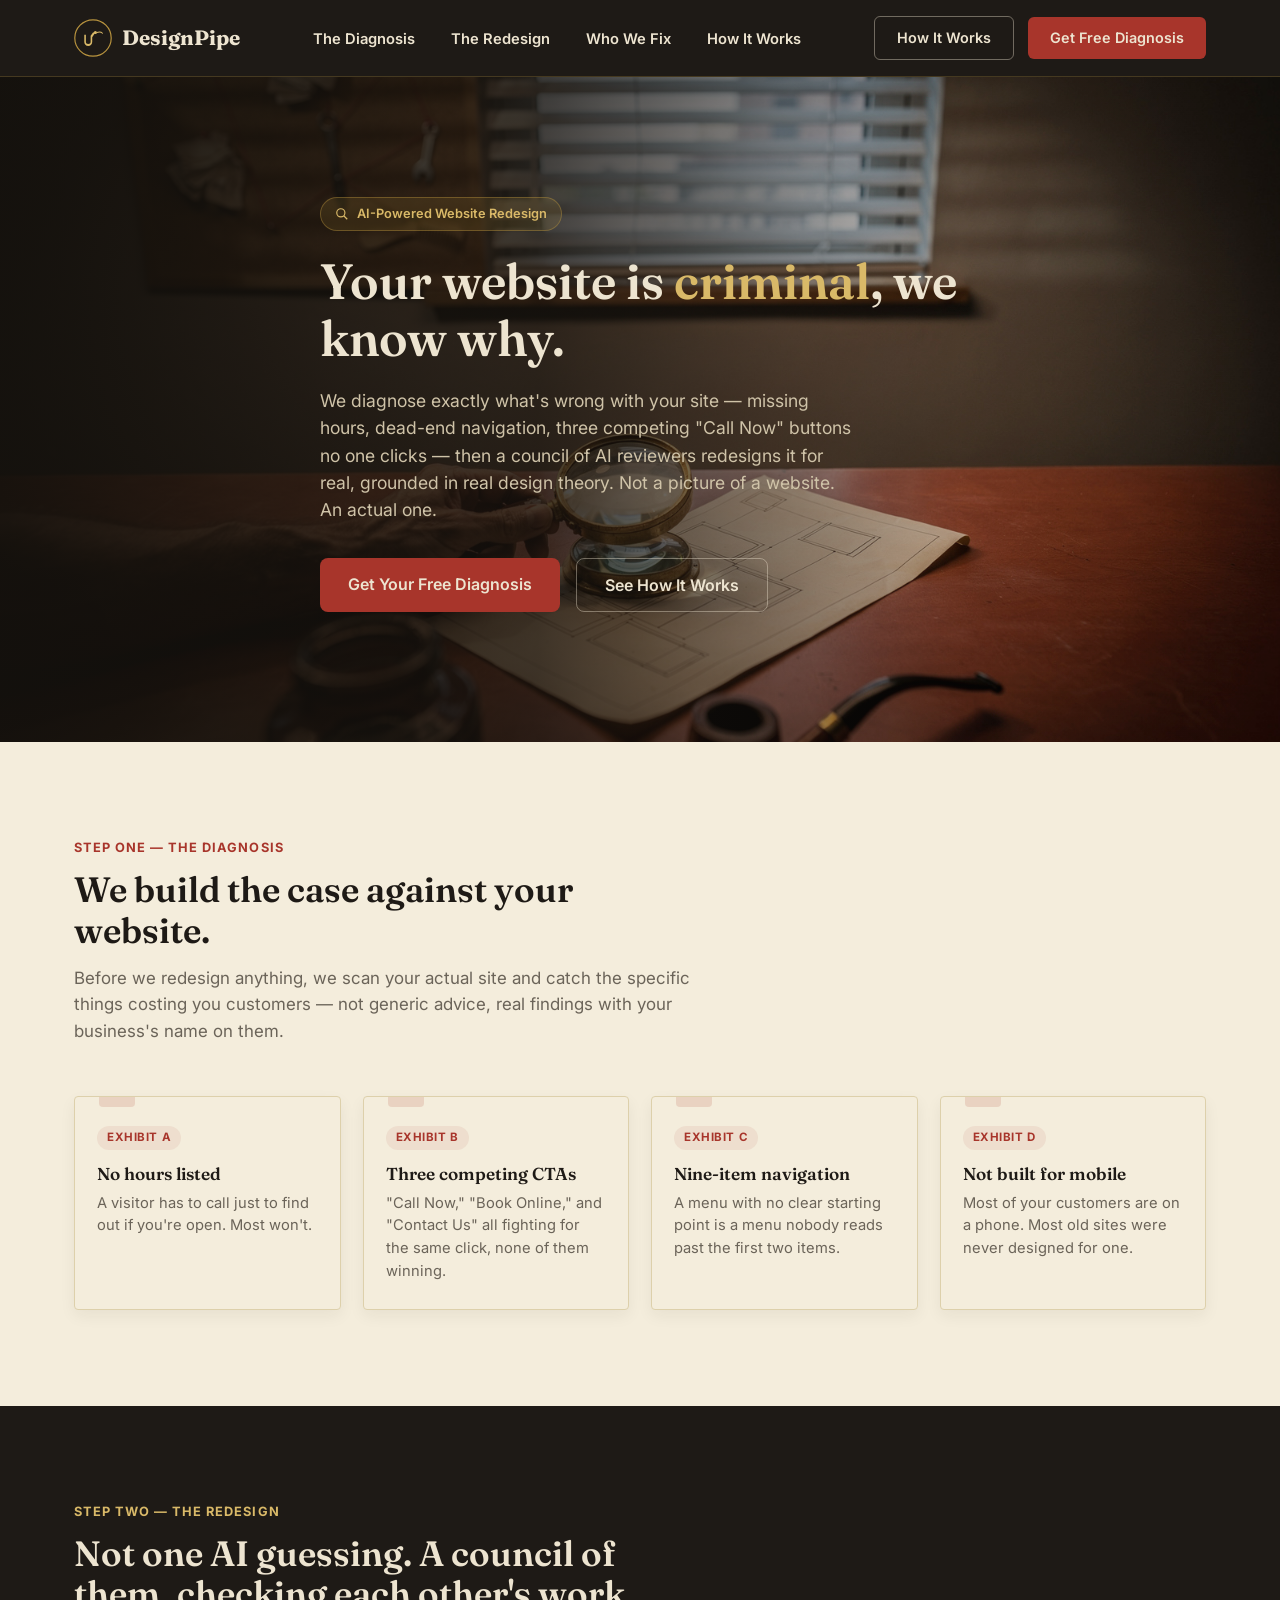
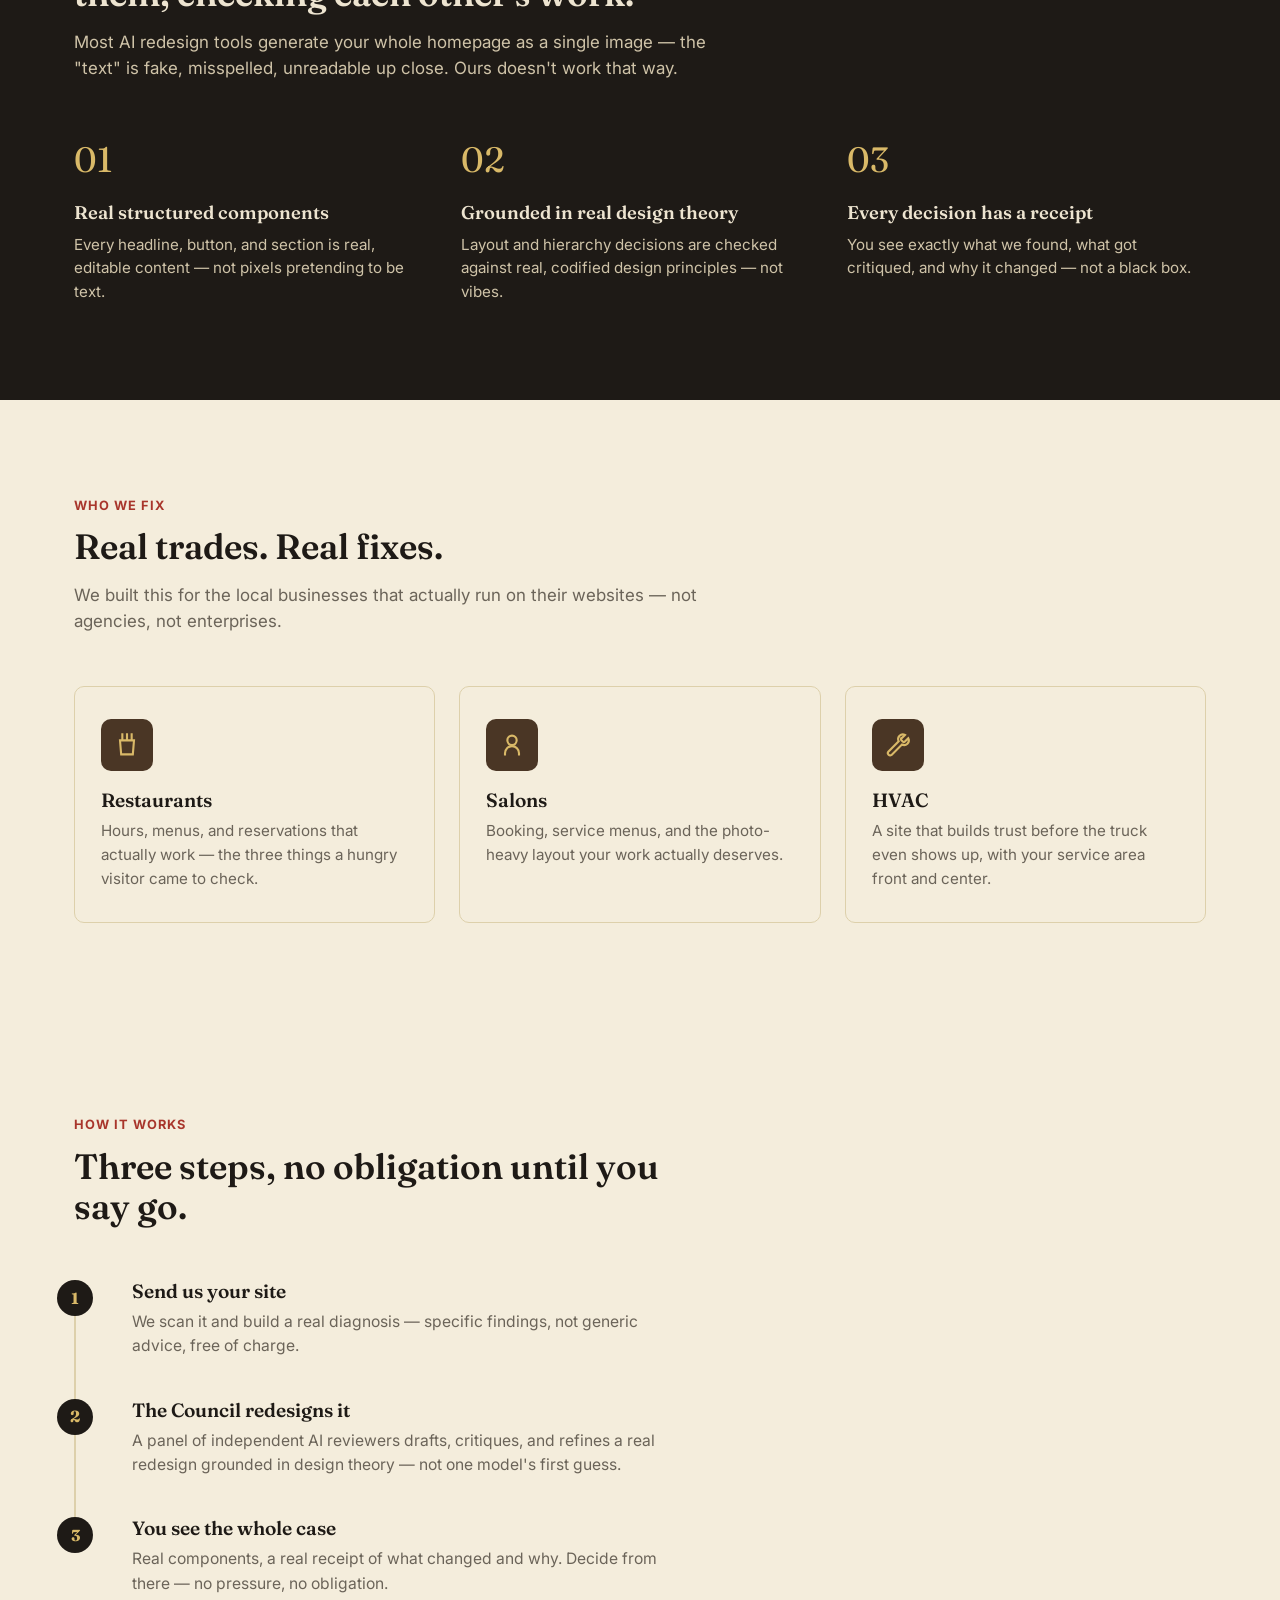
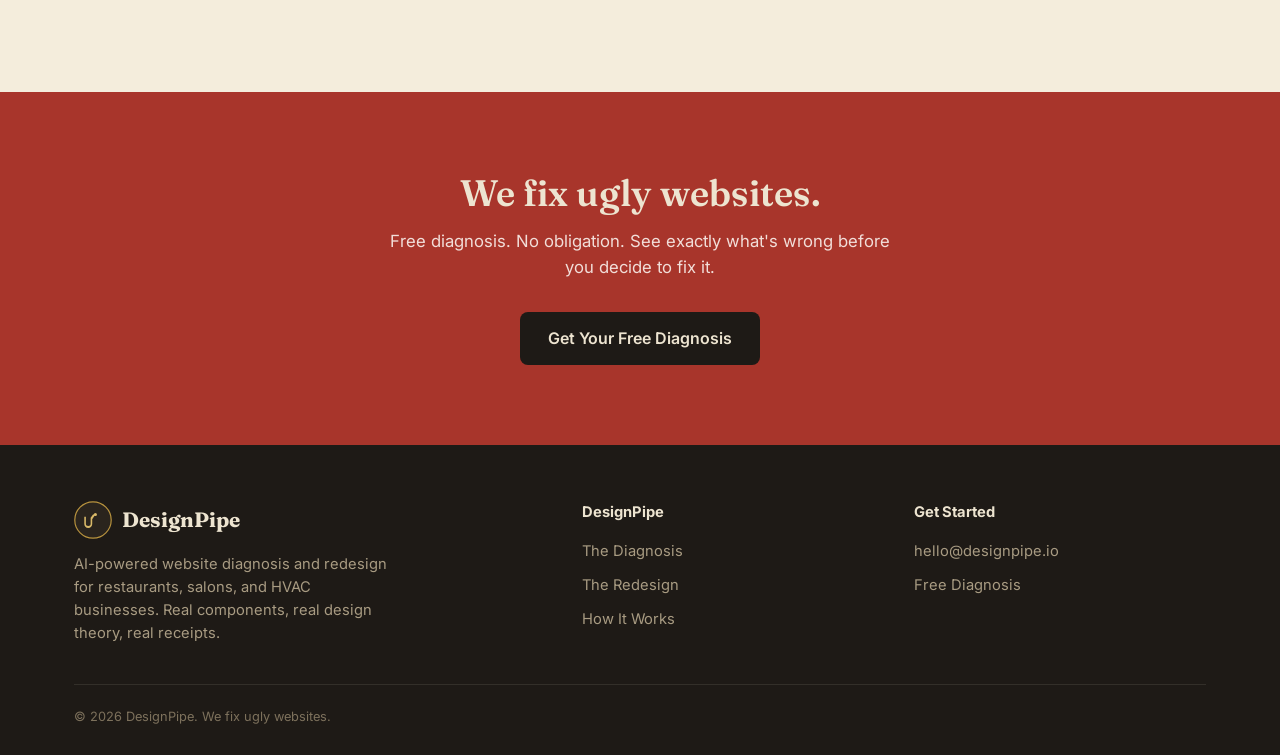
==== index.html @ 41f293ee "Add DesignPipe marketing homepage Real, hand-authored static site: detective/noir brand theme, hero " ====
<!DOCTYPE html>
<html lang="en">
<head>
<meta charset="UTF-8">
<meta name="viewport" content="width=device-width, initial-scale=1.0">
<title>DesignPipe — Your website is criminal, we know why.</title>
<meta name="description" content="We diagnose exactly what's wrong with your website, then a council of AI reviewers redesigns it for real — grounded in real design theory, built from real structured components. Not a picture of a website. An actual one.">
<link rel="preconnect" href="https://fonts.googleapis.com">
<link href="https://fonts.googleapis.com/css2?family=Fraunces:opsz,wght@9..144,500;9..144,600;9..144,700&family=Inter:wght@400;500;600;700&display=swap" rel="stylesheet">
<link rel="stylesheet" href="styles.css">
</head>
<body>

<header>
  <div class="nav-inner">
    <a href="index.html" class="logo">
      <svg class="logo-mark" viewBox="0 0 48 48" fill="none">
        <circle cx="24" cy="24" r="23" fill="#1E1A16" stroke="#B8933E" stroke-width="1.5"/>
        <g transform="translate(24 24) rotate(90) scale(-1 1) translate(-24 -24)">
          <path d="M14 30c0-3 2-5 5-5h6l6-4v3l-4 3h-8c-1.5 0-2.5 1-2.5 3s1 3 2.5 3h9v2H19c-3 0-5-2-5-5z" fill="#D9B968"/>
          <circle cx="31" cy="21" r="2" fill="#D9B968"/>
          <path d="M31 19c1-3 1-5-1-7" stroke="#D9B968" stroke-width="1.3" stroke-linecap="round" fill="none"/>
        </g>
      </svg>
      <span>DesignPipe</span>
    </a>
    <nav>
      <ul>
        <li><a href="#diagnosis">The Diagnosis</a></li>
        <li><a href="#redesign">The Redesign</a></li>
        <li><a href="#verticals">Who We Fix</a></li>
        <li><a href="#how">How It Works</a></li>
      </ul>
    </nav>
    <div class="nav-actions">
      <a href="#cta" class="btn btn-outline">How It Works</a>
      <a href="#cta" class="btn btn-primary"><span class="label-full">Get Free Diagnosis</span><span class="label-short">Try Us</span></a>
      <button class="hamburger" aria-label="menu"><span></span><span></span><span></span></button>
    </div>
  </div>
</header>

<section class="hero">
  <img class="hero-bg" src="hero-desktop.jpg" alt="A magnifying glass held over a blueprint-style wireframe layout on a wooden desk, warm desk-lamp light, pipe smoke curling in the background.">
  <div class="hero-scrim"></div>
  <div class="wrap hero-inner">
    <span class="hero-badge">
      <svg width="14" height="14" viewBox="0 0 24 24" fill="none" stroke="currentColor" stroke-width="2"><circle cx="10" cy="10" r="7"/><path d="M21 21l-6-6"/></svg>
      AI-Powered Website Redesign
    </span>
    <h1>Your website is <span>criminal</span>, we know why.</h1>
    <p>We diagnose exactly what's wrong with your site — missing hours, dead-end navigation, three competing "Call Now" buttons no one clicks — then a council of AI reviewers redesigns it for real, grounded in real design theory. Not a picture of a website. An actual one.</p>
    <div class="hero-ctas">
      <a href="#cta" class="btn btn-primary btn-lg">Get Your Free Diagnosis</a>
      <a href="#how" class="btn btn-outline btn-lg">See How It Works</a>
    </div>
  </div>
</section>

<section class="section" id="diagnosis">
  <div class="wrap">
    <div class="section-head">
      <span class="eyebrow">Step One — The Diagnosis</span>
      <h2>We build the case against your website.</h2>
      <p>Before we redesign anything, we scan your actual site and catch the specific things costing you customers — not generic advice, real findings with your business's name on them.</p>
    </div>
    <div class="evidence-grid">
      <div class="evidence-card">
        <span class="evidence-tag">Exhibit A</span>
        <h3>No hours listed</h3>
        <p>A visitor has to call just to find out if you're open. Most won't.</p>
      </div>
      <div class="evidence-card">
        <span class="evidence-tag">Exhibit B</span>
        <h3>Three competing CTAs</h3>
        <p>"Call Now," "Book Online," and "Contact Us" all fighting for the same click, none of them winning.</p>
      </div>
      <div class="evidence-card">
        <span class="evidence-tag">Exhibit C</span>
        <h3>Nine-item navigation</h3>
        <p>A menu with no clear starting point is a menu nobody reads past the first two items.</p>
      </div>
      <div class="evidence-card">
        <span class="evidence-tag">Exhibit D</span>
        <h3>Not built for mobile</h3>
        <p>Most of your customers are on a phone. Most old sites were never designed for one.</p>
      </div>
    </div>
  </div>
</section>

<section class="section section-dark" id="redesign">
  <div class="wrap">
    <div class="section-head">
      <span class="eyebrow">Step Two — The Redesign</span>
      <h2>Not one AI guessing. A council of them, checking each other's work.</h2>
      <p>Most AI redesign tools generate your whole homepage as a single image — the "text" is fake, misspelled, unreadable up close. Ours doesn't work that way.</p>
    </div>
    <div class="diff-grid">
      <div class="diff-card">
        <div class="diff-num">01</div>
        <h3>Real structured components</h3>
        <p>Every headline, button, and section is real, editable content — not pixels pretending to be text.</p>
      </div>
      <div class="diff-card">
        <div class="diff-num">02</div>
        <h3>Grounded in real design theory</h3>
        <p>Layout and hierarchy decisions are checked against real, codified design principles — not vibes.</p>
      </div>
      <div class="diff-card">
        <div class="diff-num">03</div>
        <h3>Every decision has a receipt</h3>
        <p>You see exactly what we found, what got critiqued, and why it changed — not a black box.</p>
      </div>
    </div>
  </div>
</section>

<section class="section" id="verticals">
  <div class="wrap">
    <div class="section-head">
      <span class="eyebrow">Who We Fix</span>
      <h2>Real trades. Real fixes.</h2>
      <p>We built this for the local businesses that actually run on their websites — not agencies, not enterprises.</p>
    </div>
    <div class="vertical-grid">
      <div class="vertical-card">
        <div class="vertical-icon"><svg viewBox="0 0 24 24" fill="none" stroke="currentColor" stroke-width="1.8"><path d="M8 2v6M12 2v6M16 2v6M6 8h12l-1 12H7L6 8z"/></svg></div>
        <h3>Restaurants</h3>
        <p>Hours, menus, and reservations that actually work — the three things a hungry visitor came to check.</p>
      </div>
      <div class="vertical-card">
        <div class="vertical-icon"><svg viewBox="0 0 24 24" fill="none" stroke="currentColor" stroke-width="1.8"><circle cx="12" cy="8" r="4"/><path d="M6 21v-2a6 6 0 0112 0v2"/></svg></div>
        <h3>Salons</h3>
        <p>Booking, service menus, and the photo-heavy layout your work actually deserves.</p>
      </div>
      <div class="vertical-card">
        <div class="vertical-icon"><svg viewBox="0 0 24 24" fill="none" stroke="currentColor" stroke-width="1.8"><path d="M14.7 6.3a1 1 0 000 1.4l1.6 1.6a1 1 0 001.4 0l3.1-3.1a4 4 0 01-5.4 5.4L6.5 20.5a2 2 0 01-2.8-2.8L12.6 8.8a4 4 0 015.4-5.4l-3.1 3.1z"/></svg></div>
        <h3>HVAC</h3>
        <p>A site that builds trust before the truck even shows up, with your service area front and center.</p>
      </div>
    </div>
  </div>
</section>

<section class="section" id="how">
  <div class="wrap">
    <div class="section-head">
      <span class="eyebrow">How It Works</span>
      <h2>Three steps, no obligation until you say go.</h2>
    </div>
    <div class="steps">
      <div class="step">
        <h3>Send us your site</h3>
        <p>We scan it and build a real diagnosis — specific findings, not generic advice, free of charge.</p>
      </div>
      <div class="step">
        <h3>The Council redesigns it</h3>
        <p>A panel of independent AI reviewers drafts, critiques, and refines a real redesign grounded in design theory — not one model's first guess.</p>
      </div>
      <div class="step">
        <h3>You see the whole case</h3>
        <p>Real components, a real receipt of what changed and why. Decide from there — no pressure, no obligation.</p>
      </div>
    </div>
  </div>
</section>

<section class="cta-band" id="cta">
  <div class="wrap">
    <h2>We fix ugly websites.</h2>
    <p>Free diagnosis. No obligation. See exactly what's wrong before you decide to fix it.</p>
    <a href="mailto:hello@designpipe.io" class="btn btn-primary btn-lg">Get Your Free Diagnosis</a>
  </div>
</section>

<footer>
  <div class="wrap">
    <div class="footer-grid">
      <div class="footer-brand">
        <div class="logo">
          <svg class="logo-mark" viewBox="0 0 48 48" fill="none">
            <circle cx="24" cy="24" r="23" fill="#2A241D" stroke="#B8933E" stroke-width="1.5"/>
            <g transform="translate(24 24) rotate(90) scale(-1 1) translate(-24 -24)">
              <path d="M14 30c0-3 2-5 5-5h6l6-4v3l-4 3h-8c-1.5 0-2.5 1-2.5 3s1 3 2.5 3h9v2H19c-3 0-5-2-5-5z" fill="#D9B968"/>
              <circle cx="31" cy="21" r="2" fill="#D9B968"/>
            </g>
          </svg>
          DesignPipe
        </div>
        <p>AI-powered website diagnosis and redesign for restaurants, salons, and HVAC businesses. Real components, real design theory, real receipts.</p>
      </div>
      <div class="footer-col">
        <h4>DesignPipe</h4>
        <ul>
          <li><a href="#diagnosis">The Diagnosis</a></li>
          <li><a href="#redesign">The Redesign</a></li>
          <li><a href="#how">How It Works</a></li>
        </ul>
      </div>
      <div class="footer-col">
        <h4>Get Started</h4>
        <ul>
          <li><a href="mailto:hello@designpipe.io">hello@designpipe.io</a></li>
          <li><a href="#cta">Free Diagnosis</a></li>
        </ul>
      </div>
    </div>
    <div class="footer-bottom">
      <span>© 2026 DesignPipe. We fix ugly websites.</span>
    </div>
  </div>
</footer>

<script src="main.js" defer></script>
</body>
</html>
---- styles.css ----
@view-transition {
  navigation: auto;
}

:root{
  --ink: #1E1A16;
  --ink-2: #2A241D;
  --parchment: #F4EDDC;
  --parchment-2: #EBE1C9;
  --brass: #B8933E;
  --brass-light: #D9B968;
  --evidence: #A8352B;
  --walnut: #4A3625;
  --slate: #6B6459;
  --cream-text: #EDE4D0;
}
*{margin:0;padding:0;box-sizing:border-box;}
body{
  font-family:'Inter',sans-serif;
  background:var(--parchment);
  color:var(--ink);
  line-height:1.55;
}
h1,h2,h3{font-family:'Fraunces',serif;font-weight:600;line-height:1.15;}
a{color:inherit;text-decoration:none;}
img{display:block;max-width:100%;}
.wrap{max-width:1180px;margin:0 auto;padding:0 24px;}

/* ---------- HEADER ---------- */
header{
  background:var(--ink);border-bottom:1px solid rgba(184,147,62,0.25);
  position:sticky;top:0;z-index:50;
  view-transition-name:site-header;
}
.nav-inner{display:flex;align-items:center;justify-content:space-between;padding:16px 24px;max-width:1180px;margin:0 auto;}
.logo{display:flex;align-items:center;gap:10px;font-family:'Fraunces',serif;font-weight:700;font-size:1.3rem;color:var(--cream-text);}
.logo-mark{width:38px;height:38px;flex-shrink:0;}
nav ul{display:flex;gap:32px;list-style:none;}
nav a{font-weight:600;font-size:0.92rem;color:var(--cream-text);padding:6px 2px;border-bottom:2px solid transparent;transition:border-color .15s ease, color .15s ease;}
nav a:hover{color:var(--brass-light);border-color:var(--brass);}
.nav-actions{display:flex;align-items:center;gap:14px;}
.btn{display:inline-block;padding:10px 22px;border-radius:6px;font-weight:600;font-size:0.9rem;transition:transform .12s ease, box-shadow .12s ease, background .15s ease;}
.btn-primary{background:var(--evidence);color:var(--cream-text);}
.btn-primary:hover{background:#8f2b23;transform:translateY(-1px);}
.btn-outline{background:transparent;color:var(--cream-text);border:1.5px solid rgba(237,228,208,0.4);}
.btn-outline:hover{background:rgba(237,228,208,0.1);}
.hamburger{display:none;flex-direction:column;gap:4px;cursor:pointer;background:none;border:none;}
.hamburger span{width:24px;height:2.5px;background:var(--brass-light);border-radius:2px;}
@media (max-width:900px){
  nav{display:none;position:absolute;top:100%;left:0;right:0;background:var(--ink);border-bottom:1px solid rgba(184,147,62,0.25);box-shadow:0 10px 20px rgba(0,0,0,0.3);}
  header.nav-open nav{display:block;}
  nav ul{flex-direction:column;gap:0;padding:6px 20px 16px;}
  nav ul li{border-top:1px solid rgba(237,228,208,0.08);}
  nav ul li:first-child{border-top:none;}
  nav a{display:block;padding:14px 4px;}
  .nav-actions .btn-outline{display:none;}
  .hamburger{display:flex;}
}

/* ---------- HERO ---------- */
.hero{position:relative;overflow:hidden;background:var(--ink);color:var(--cream-text);}
.hero-bg{position:absolute;inset:0;width:100%;height:100%;object-fit:cover;opacity:0.9;}
.hero-scrim{position:absolute;inset:0;background:linear-gradient(90deg, rgba(20,17,13,0.94) 0%, rgba(20,17,13,0.78) 42%, rgba(20,17,13,0.15) 75%, rgba(20,17,13,0) 100%);}
.hero-inner{position:relative;padding:120px 0 130px;max-width:640px;}
.hero-badge{display:inline-flex;align-items:center;gap:8px;background:rgba(184,147,62,0.14);border:1px solid rgba(184,147,62,0.4);padding:6px 14px;border-radius:100px;font-size:0.8rem;font-weight:600;color:var(--brass-light);margin-bottom:22px;}
.hero h1{font-size:3.1rem;margin-bottom:20px;color:var(--cream-text);}
.hero h1 span{color:var(--brass-light);}
.hero p{font-size:1.1rem;color:#cfc3a8;margin-bottom:34px;max-width:540px;}
.hero-ctas{display:flex;gap:16px;flex-wrap:wrap;}
.btn-lg{padding:14px 28px;font-size:1rem;border-radius:8px;}

/* ---------- SECTIONS ---------- */
.section{padding:96px 0;}
.section-dark{background:var(--ink);color:var(--cream-text);}
.section-head{max-width:640px;margin-bottom:52px;}
.eyebrow{color:var(--evidence);font-weight:700;font-size:0.8rem;letter-spacing:0.08em;text-transform:uppercase;margin-bottom:12px;display:block;}
.section-dark .eyebrow{color:var(--brass-light);}
.section-head h2{font-size:2.2rem;margin-bottom:14px;}
.section-head p{color:var(--slate);font-size:1.06rem;}
.section-dark .section-head p{color:#cfc3a8;}

/* Evidence cards — the diagnosis step */
.evidence-grid{display:grid;grid-template-columns:repeat(4,1fr);gap:22px;}
.evidence-card{background:var(--parchment);border:1px solid #ddd0ab;border-radius:4px;padding:26px 22px;position:relative;box-shadow:0 6px 16px rgba(30,26,22,0.06);}
.evidence-card::before{content:"";position:absolute;top:0;left:24px;width:36px;height:10px;background:rgba(168,53,43,0.15);border-radius:0 0 4px 4px;}
.evidence-tag{display:inline-block;font-size:0.72rem;font-weight:700;letter-spacing:0.05em;text-transform:uppercase;color:var(--evidence);background:rgba(168,53,43,0.08);padding:3px 10px;border-radius:100px;margin-bottom:14px;}
.evidence-card h3{font-size:1.08rem;margin-bottom:8px;color:var(--ink);}
.evidence-card p{color:var(--slate);font-size:0.92rem;}

/* Redesign / differentiator */
.diff-grid{display:grid;grid-template-columns:repeat(3,1fr);gap:28px;margin-top:8px;}
.diff-card{padding:0;}
.diff-num{font-family:'Fraunces',serif;font-size:2.2rem;color:var(--brass-light);margin-bottom:14px;}
.diff-card h3{font-size:1.15rem;margin-bottom:10px;color:var(--cream-text);}
.diff-card p{color:#cfc3a8;font-size:0.95rem;}

/* Verticals */
.vertical-grid{display:grid;grid-template-columns:repeat(3,1fr);gap:24px;}
.vertical-card{background:var(--parchment);border:1px solid #ddd0ab;border-radius:10px;padding:32px 26px;}
.vertical-icon{width:52px;height:52px;border-radius:10px;background:var(--walnut);display:flex;align-items:center;justify-content:center;margin-bottom:18px;}
.vertical-icon svg{width:28px;height:28px;color:var(--brass-light);}
.vertical-card h3{font-size:1.2rem;margin-bottom:8px;color:var(--ink);}
.vertical-card p{color:var(--slate);font-size:0.95rem;}

/* How it works */
.steps{counter-reset:step;display:flex;flex-direction:column;gap:0;max-width:720px;}
.step{counter-increment:step;position:relative;padding:0 0 40px 56px;border-left:2px solid #ddd0ab;}
.step:last-child{border-left:2px solid transparent;padding-bottom:0;}
.step::before{content:counter(step);position:absolute;left:-19px;top:0;width:36px;height:36px;border-radius:50%;background:var(--ink);color:var(--brass-light);font-family:'Fraunces',serif;font-weight:700;display:flex;align-items:center;justify-content:center;font-size:1rem;}
.step h3{font-size:1.2rem;margin-bottom:8px;color:var(--ink);}
.step p{color:var(--slate);font-size:0.98rem;max-width:560px;}

/* CTA band */
.cta-band{background:var(--evidence);color:var(--cream-text);padding:80px 0;text-align:center;}
.cta-band h2{font-size:2.3rem;margin-bottom:14px;}
.cta-band p{color:#f2ded9;font-size:1.05rem;margin-bottom:32px;max-width:520px;margin-left:auto;margin-right:auto;}
.cta-band .btn-primary{background:var(--ink);}
.cta-band .btn-primary:hover{background:#000;}

/* Footer */
footer{background:var(--ink);color:#a89b82;padding:56px 0 28px;}
.footer-grid{display:grid;grid-template-columns:1.6fr 1fr 1fr;gap:40px;margin-bottom:40px;}
.footer-brand .logo{color:var(--cream-text);margin-bottom:14px;}
.footer-brand p{color:#a89b82;font-size:0.92rem;max-width:320px;}
.footer-col h4{color:var(--cream-text);font-size:0.92rem;margin-bottom:14px;}
.footer-col ul{list-style:none;display:flex;flex-direction:column;gap:9px;}
.footer-col a{color:#a89b82;font-size:0.92rem;}
.footer-col a:hover{color:var(--brass-light);}
.footer-bottom{border-top:1px solid rgba(237,228,208,0.1);padding-top:22px;font-size:0.8rem;color:#7d715c;}

@media (max-width:900px){
  .hero-inner{max-width:100%;padding:90px 0 80px;}
  .hero h1{font-size:2.4rem;}
  .evidence-grid{grid-template-columns:1fr 1fr;}
  .diff-grid{grid-template-columns:1fr;gap:32px;}
  .vertical-grid{grid-template-columns:1fr;}
  .footer-grid{grid-template-columns:1fr 1fr;}
}
@media (max-width:520px){
  .nav-inner{padding:12px 16px;}
  .hero h1{font-size:2rem;}
  .evidence-grid{grid-template-columns:1fr;}
  .footer-grid{grid-template-columns:1fr;}
  .label-full{display:none;}
  .label-short{display:inline;}
}
.label-short{display:none;}
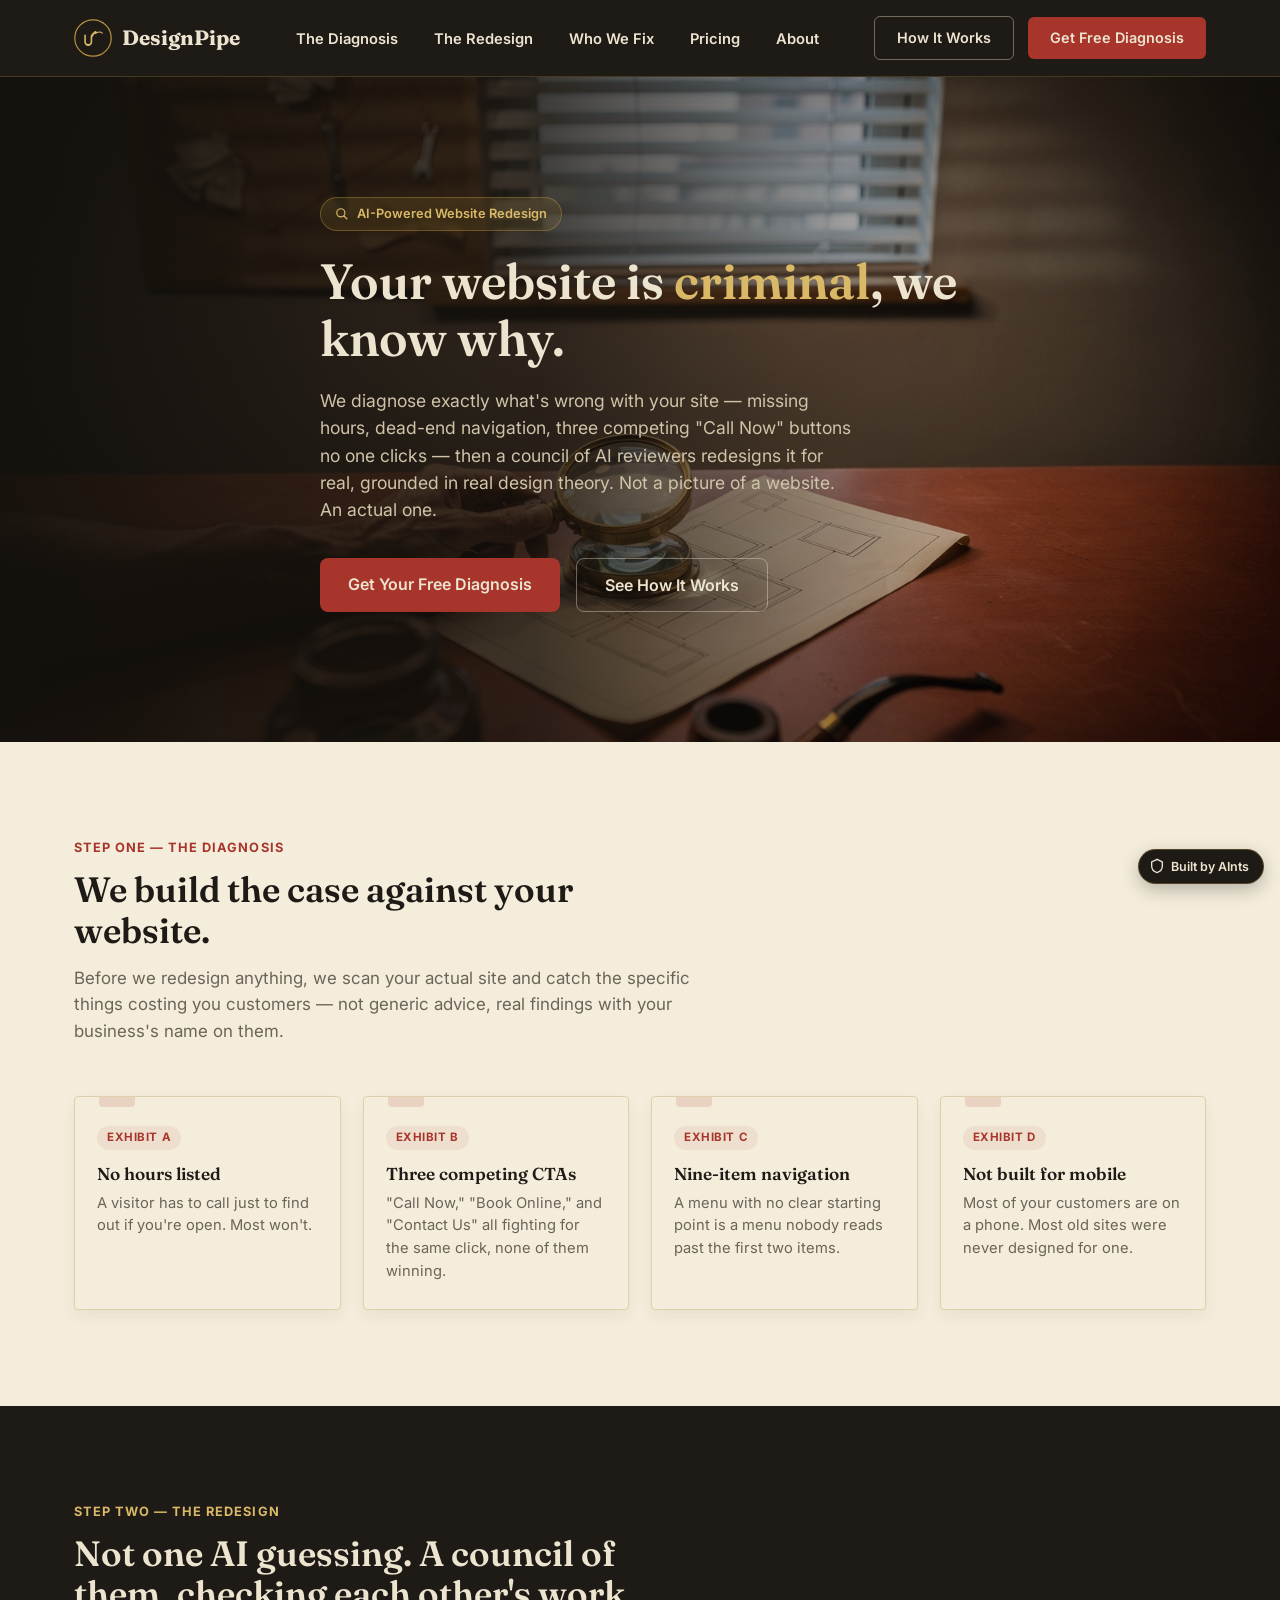
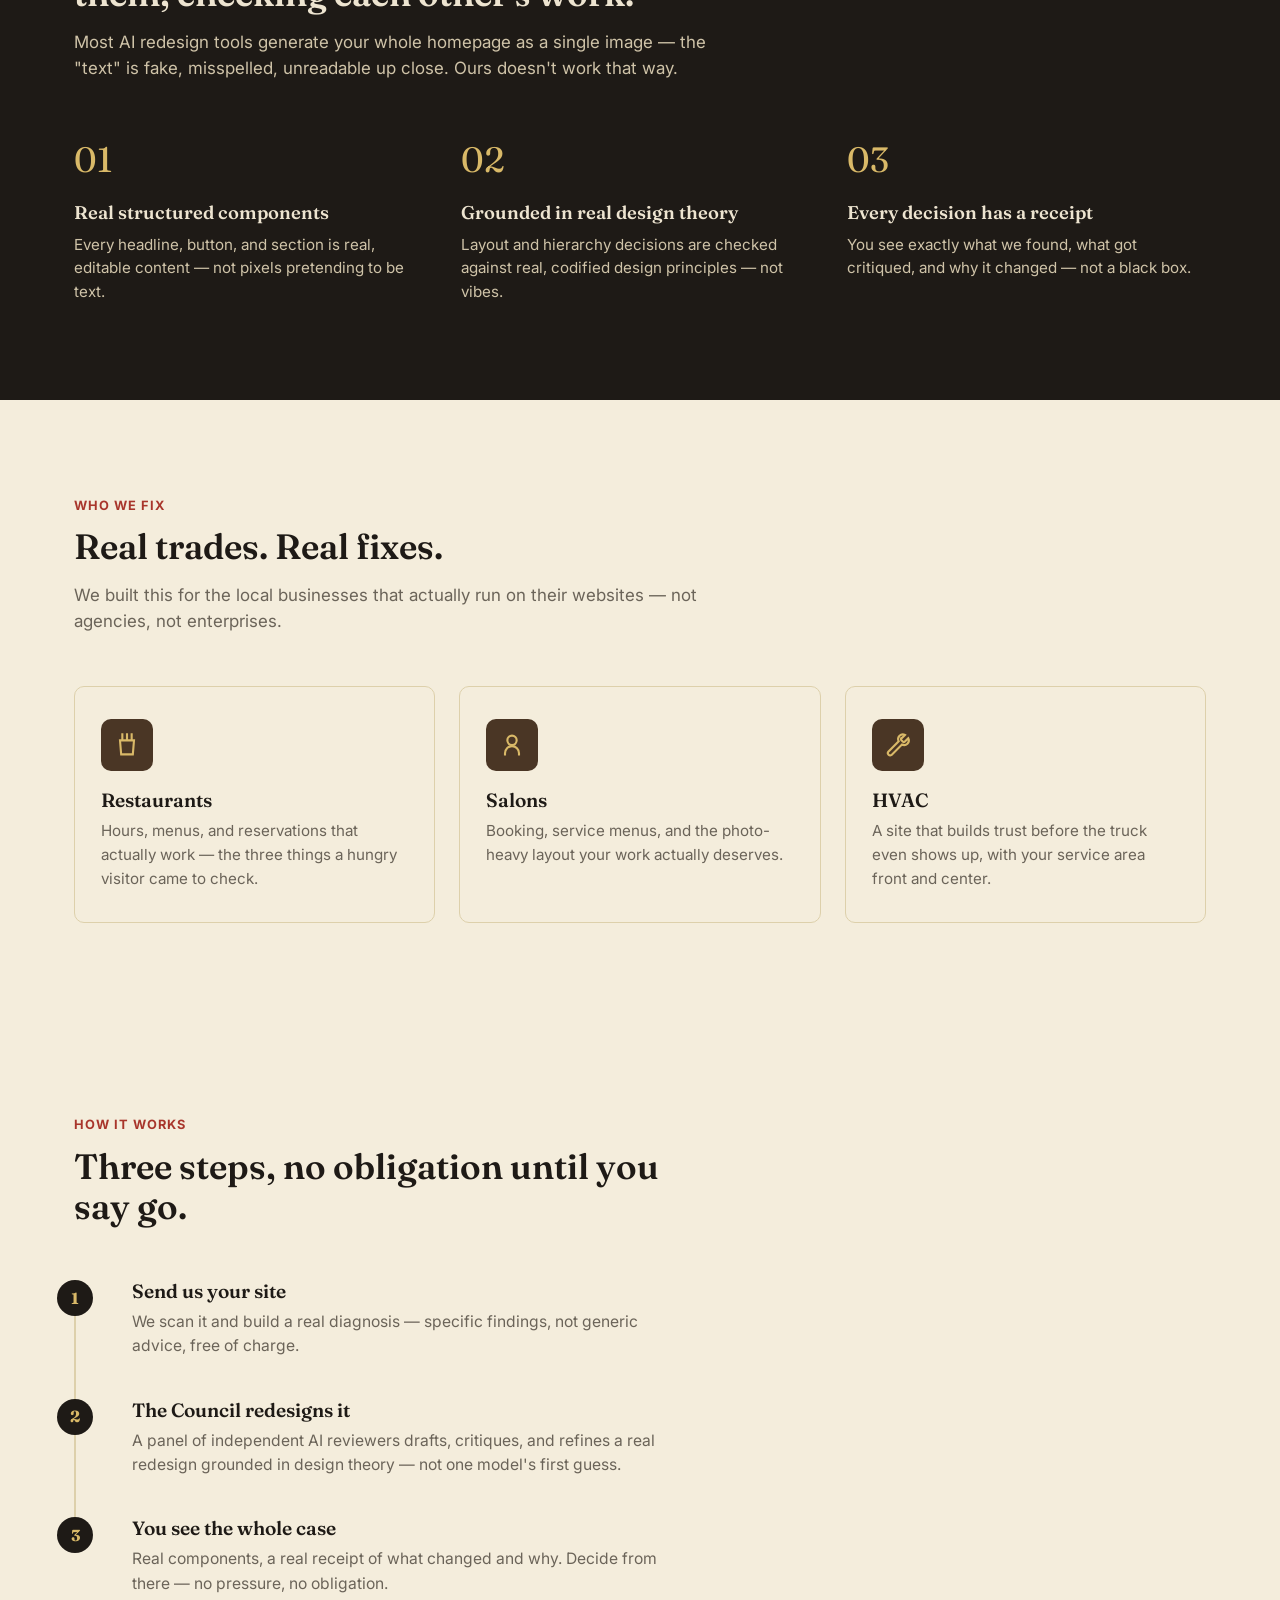
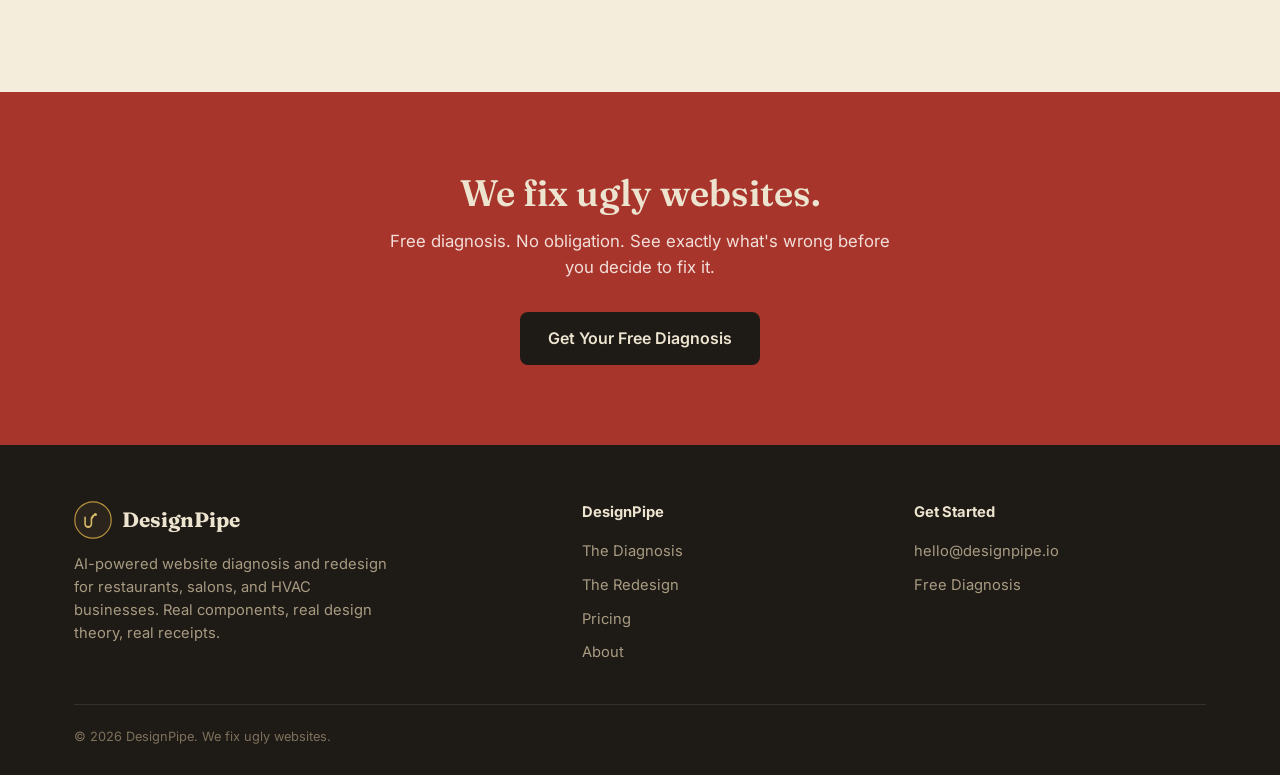
==== commit 8e364624: "Add About and Pricing pages, built-by-AInts credit About page explains the real AInt.farm track reco" ====
--- a/index.html
+++ b/index.html
@@ -29,7 +29,8 @@
         <li><a href="#diagnosis">The Diagnosis</a></li>
         <li><a href="#redesign">The Redesign</a></li>
         <li><a href="#verticals">Who We Fix</a></li>
-        <li><a href="#how">How It Works</a></li>
+        <li><a href="pricing.html">Pricing</a></li>
+        <li><a href="about.html">About</a></li>
       </ul>
     </nav>
     <div class="nav-actions">
@@ -195,7 +196,8 @@
         <ul>
           <li><a href="#diagnosis">The Diagnosis</a></li>
           <li><a href="#redesign">The Redesign</a></li>
-          <li><a href="#how">How It Works</a></li>
+          <li><a href="pricing.html">Pricing</a></li>
+          <li><a href="about.html">About</a></li>
         </ul>
       </div>
       <div class="footer-col">
@@ -212,6 +214,11 @@
   </div>
 </footer>
 
+<a class="aints-credit" href="https://aint.farm" target="_blank" rel="noopener">
+  <svg viewBox="0 0 24 24" fill="none" stroke="currentColor" stroke-width="2"><path d="M12 2L4 6v6c0 5 3.5 8.5 8 10 4.5-1.5 8-5 8-10V6l-8-4z"/></svg>
+  Built by AInts
+</a>
+
 <script src="main.js" defer></script>
 </body>
 </html>
--- a/styles.css
+++ b/styles.css
@@ -117,6 +117,47 @@
 .cta-band .btn-primary{background:var(--ink);}
 .cta-band .btn-primary:hover{background:#000;}
 
+/* ---------- PAGE BANNER (about / pricing) ---------- */
+.page-banner{background:var(--ink);color:var(--cream-text);padding:80px 0 64px;}
+.breadcrumb{font-size:0.85rem;color:#a89b82;margin-bottom:14px;}
+.breadcrumb a{color:#a89b82;font-weight:600;}
+.breadcrumb a:hover{color:var(--brass-light);}
+.page-banner h1{font-size:2.6rem;max-width:680px;margin-bottom:14px;color:var(--cream-text);}
+.page-banner p{font-size:1.08rem;max-width:600px;color:#cfc3a8;}
+
+/* ---------- ARTICLE BODY (about) ---------- */
+.article{padding:80px 0;}
+.article-inner{max-width:760px;}
+.article p{font-size:1.06rem;color:var(--ink);margin-bottom:20px;}
+.article p.muted{color:var(--slate);}
+.article h2{font-size:1.6rem;color:var(--ink);margin:40px 0 16px;}
+.track-record{list-style:none;margin:20px 0;display:flex;flex-direction:column;gap:14px;}
+.track-record li{background:var(--parchment);border:1px solid #ddd0ab;border-left:3px solid var(--evidence);border-radius:4px;padding:16px 20px;font-size:0.98rem;}
+.track-record strong{color:var(--ink);}
+
+/* ---------- PRICING ---------- */
+.pricing-card{background:var(--ink);color:var(--cream-text);border-radius:14px;padding:52px 44px;max-width:560px;text-align:center;margin:0 auto;}
+.beta-badge{display:inline-flex;align-items:center;gap:8px;background:rgba(184,147,62,0.16);border:1px solid rgba(184,147,62,0.45);color:var(--brass-light);font-size:0.8rem;font-weight:700;letter-spacing:0.04em;text-transform:uppercase;padding:6px 16px;border-radius:100px;margin-bottom:24px;}
+.pricing-card h2{font-size:2rem;margin-bottom:14px;}
+.pricing-card p{color:#cfc3a8;font-size:1.02rem;margin-bottom:28px;}
+.pricing-note{margin-top:36px;color:var(--slate);font-size:0.92rem;text-align:center;}
+
+/* ---------- BUILT BY AINTS CORNER CREDIT ---------- */
+.aints-credit{
+  position:fixed;right:16px;bottom:16px;z-index:60;
+  display:flex;align-items:center;gap:6px;
+  background:var(--ink);color:var(--cream-text);
+  border:1px solid rgba(184,147,62,0.35);border-radius:100px;
+  padding:7px 14px 7px 10px;font-size:0.78rem;font-weight:600;
+  box-shadow:0 6px 18px rgba(0,0,0,0.25);
+  transition:transform .15s ease, border-color .15s ease;
+}
+.aints-credit:hover{transform:translateY(-2px);border-color:var(--brass);}
+.aints-credit svg{width:16px;height:16px;flex-shrink:0;}
+@media (max-width:520px){
+  .aints-credit{right:12px;bottom:12px;font-size:0.72rem;padding:6px 12px 6px 8px;}
+}
+
 /* Footer */
 footer{background:var(--ink);color:#a89b82;padding:56px 0 28px;}
 .footer-grid{display:grid;grid-template-columns:1.6fr 1fr 1fr;gap:40px;margin-bottom:40px;}
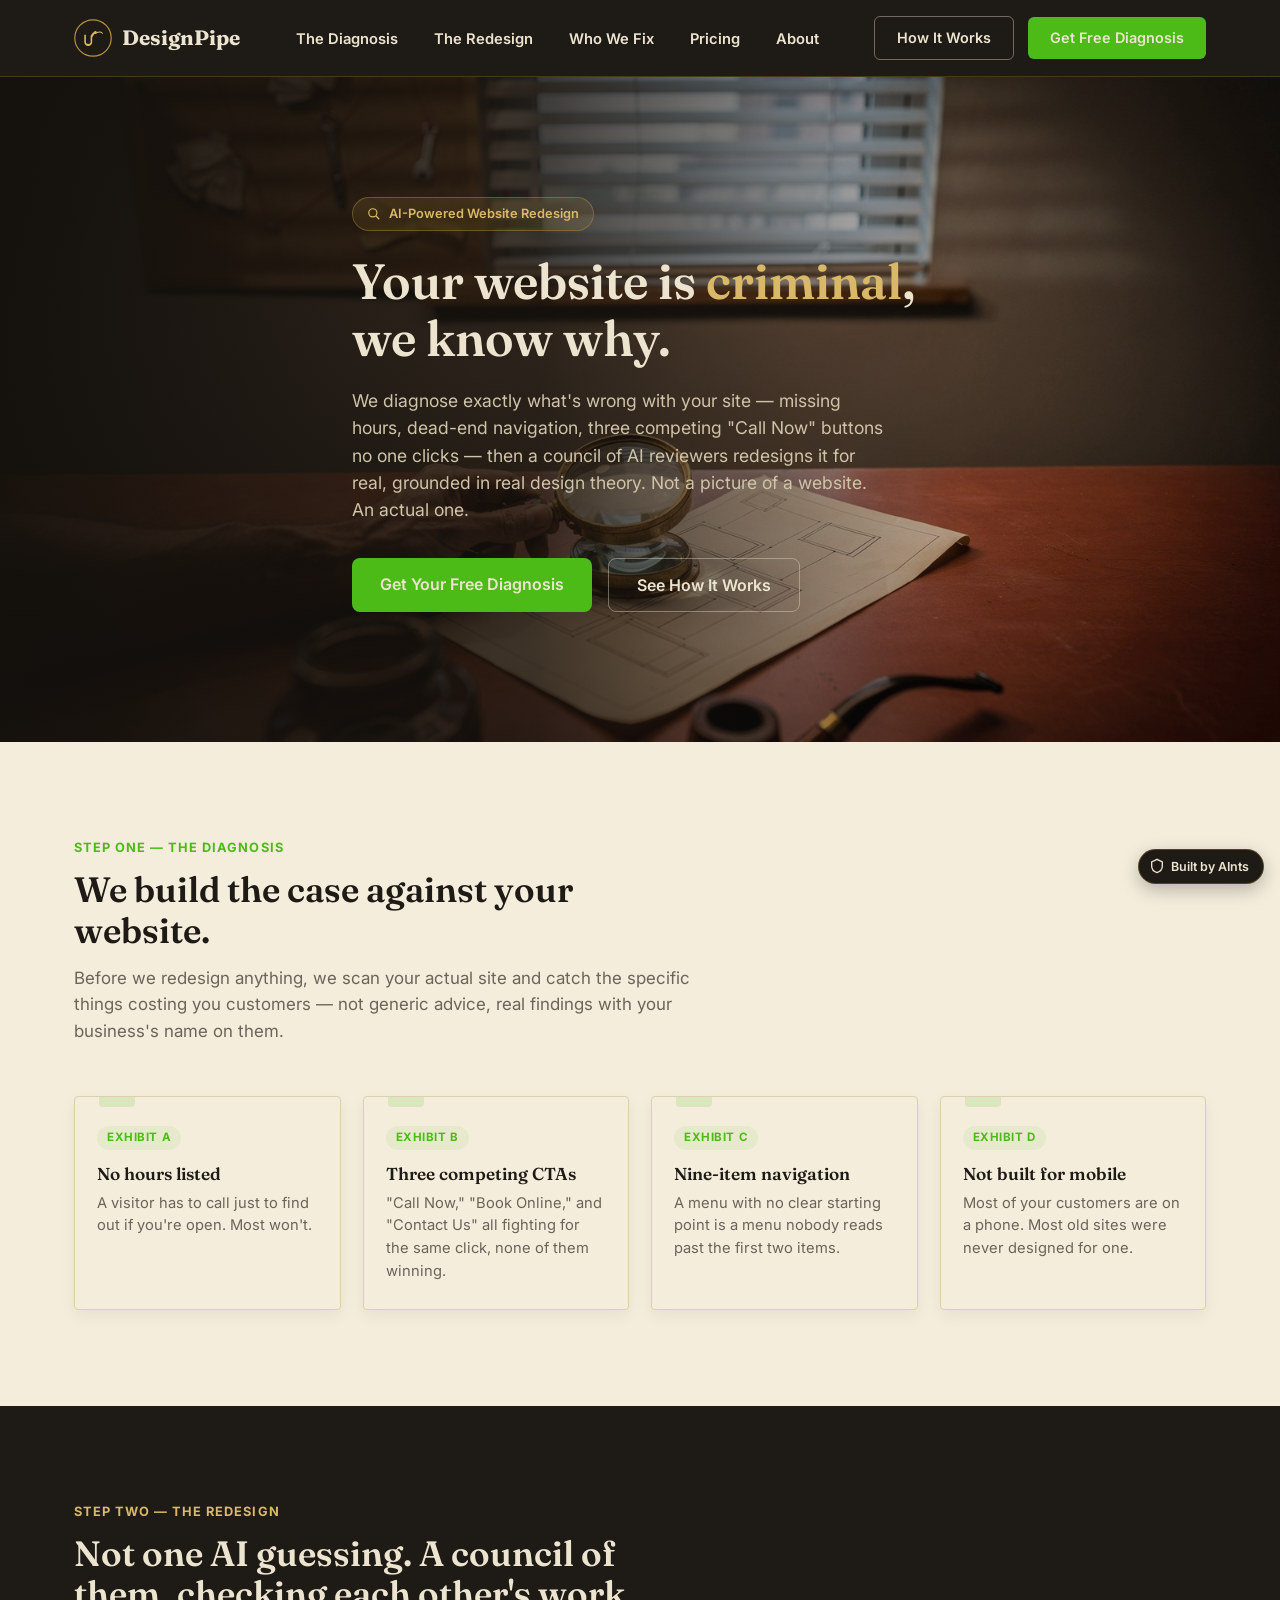
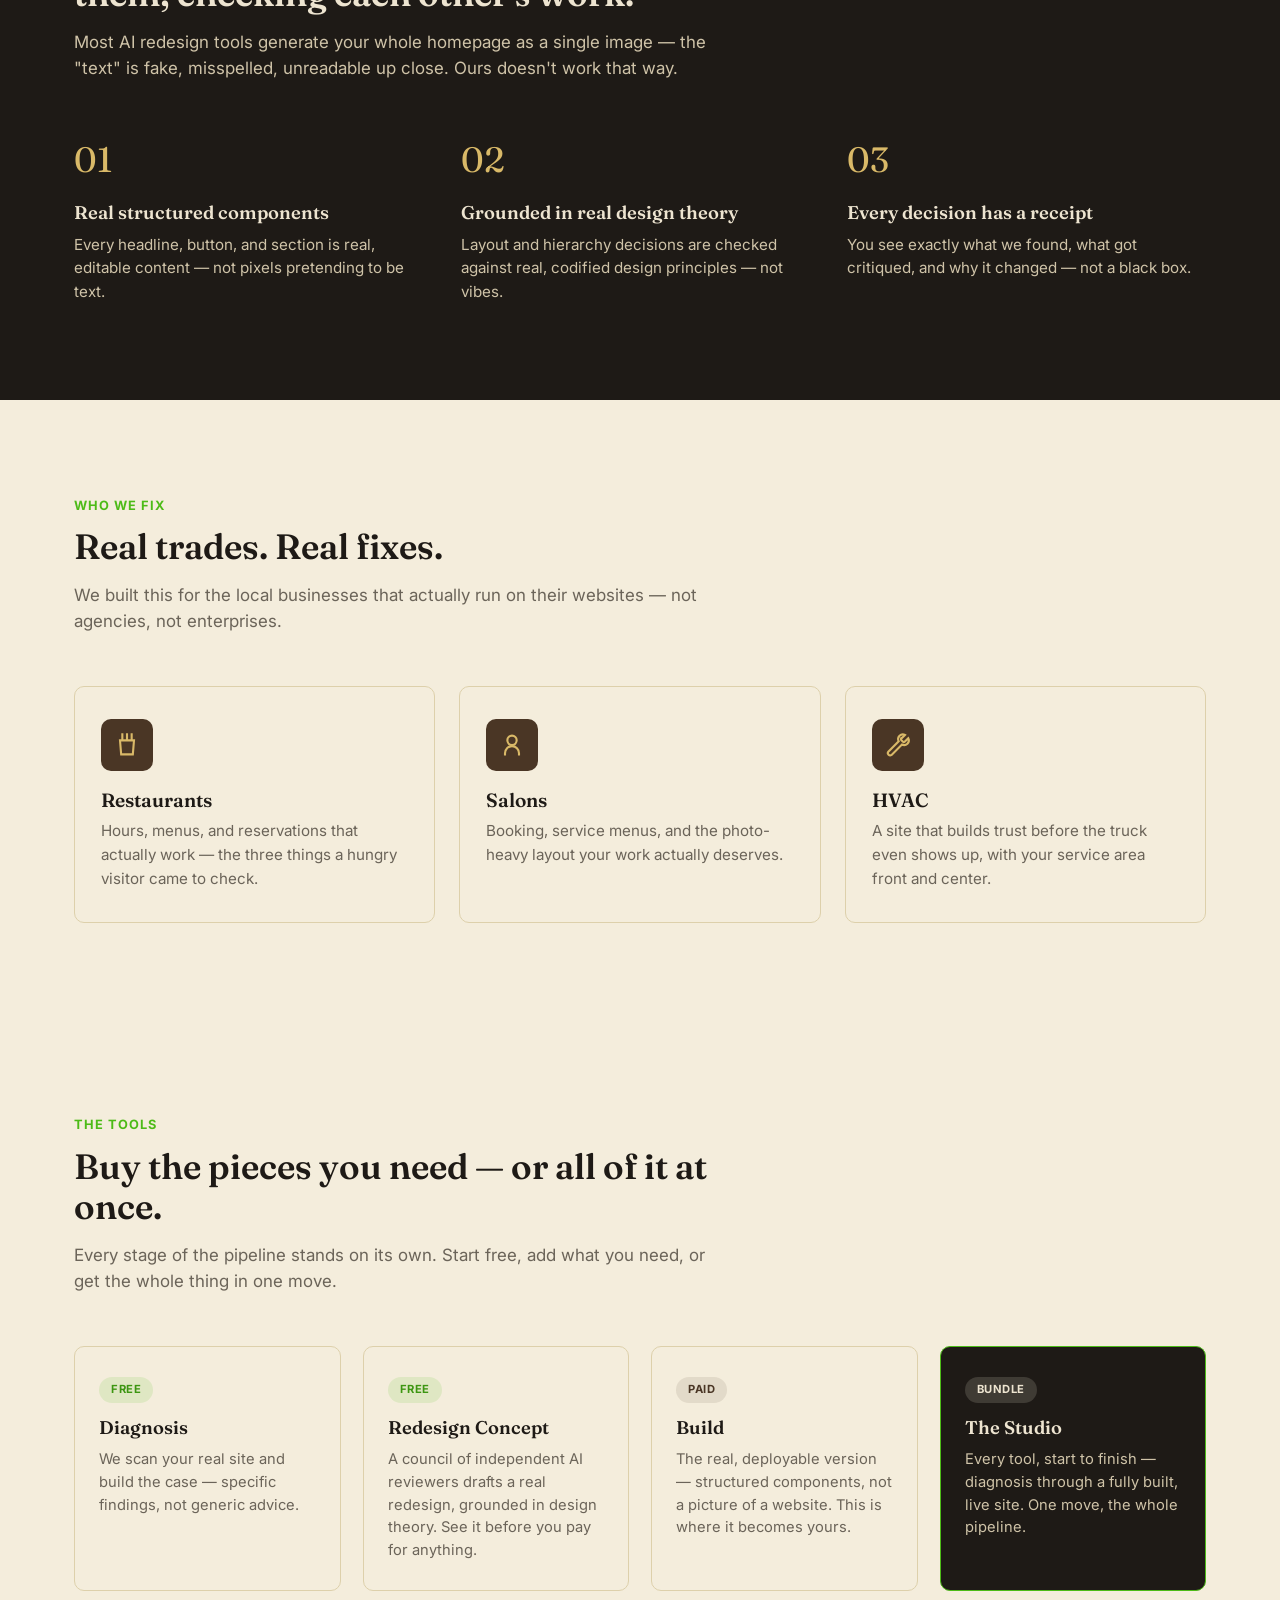
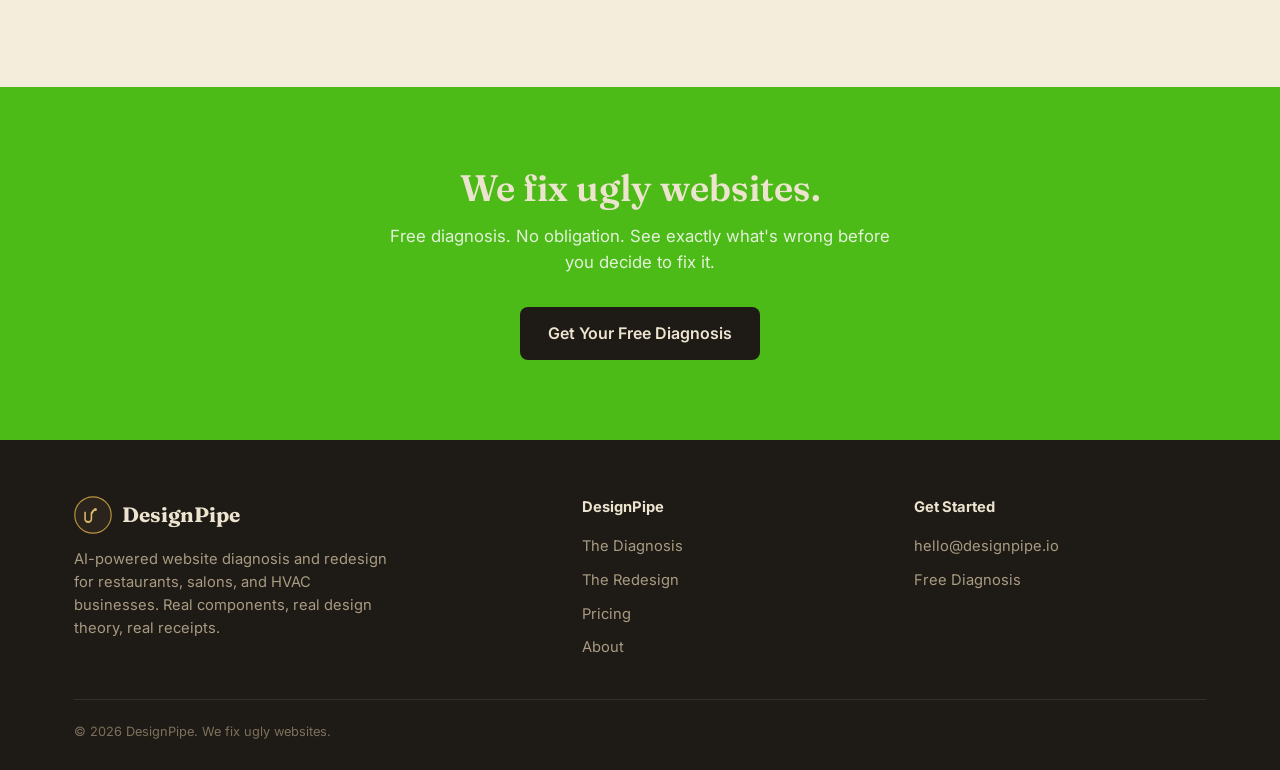
==== commit 2c2486d6: "Rebrand primary color to Kelly green, feature the pipeline as buyable tools Primary accent changed f" ====
--- a/index.html
+++ b/index.html
@@ -147,21 +147,30 @@
 <section class="section" id="how">
   <div class="wrap">
     <div class="section-head">
-      <span class="eyebrow">How It Works</span>
-      <h2>Three steps, no obligation until you say go.</h2>
-    </div>
-    <div class="steps">
-      <div class="step">
-        <h3>Send us your site</h3>
-        <p>We scan it and build a real diagnosis — specific findings, not generic advice, free of charge.</p>
-      </div>
-      <div class="step">
-        <h3>The Council redesigns it</h3>
-        <p>A panel of independent AI reviewers drafts, critiques, and refines a real redesign grounded in design theory — not one model's first guess.</p>
-      </div>
-      <div class="step">
-        <h3>You see the whole case</h3>
-        <p>Real components, a real receipt of what changed and why. Decide from there — no pressure, no obligation.</p>
+      <span class="eyebrow">The Tools</span>
+      <h2>Buy the pieces you need — or all of it at once.</h2>
+      <p>Every stage of the pipeline stands on its own. Start free, add what you need, or get the whole thing in one move.</p>
+    </div>
+    <div class="tool-grid">
+      <div class="tool-card">
+        <span class="tool-badge">Free</span>
+        <h3>Diagnosis</h3>
+        <p>We scan your real site and build the case — specific findings, not generic advice.</p>
+      </div>
+      <div class="tool-card">
+        <span class="tool-badge">Free</span>
+        <h3>Redesign Concept</h3>
+        <p>A council of independent AI reviewers drafts a real redesign, grounded in design theory. See it before you pay for anything.</p>
+      </div>
+      <div class="tool-card">
+        <span class="tool-badge tool-badge-paid">Paid</span>
+        <h3>Build</h3>
+        <p>The real, deployable version — structured components, not a picture of a website. This is where it becomes yours.</p>
+      </div>
+      <div class="tool-card tool-card-bundle">
+        <span class="tool-badge tool-badge-bundle">Bundle</span>
+        <h3>The Studio</h3>
+        <p>Every tool, start to finish — diagnosis through a fully built, live site. One move, the whole pipeline.</p>
       </div>
     </div>
   </div>
--- a/styles.css
+++ b/styles.css
@@ -9,7 +9,8 @@
   --parchment-2: #EBE1C9;
   --brass: #B8933E;
   --brass-light: #D9B968;
-  --evidence: #A8352B;
+  --evidence: #4CBB17;
+  --evidence-dark: #3D9612;
   --walnut: #4A3625;
   --slate: #6B6459;
   --cream-text: #EDE4D0;
@@ -41,7 +42,7 @@
 .nav-actions{display:flex;align-items:center;gap:14px;}
 .btn{display:inline-block;padding:10px 22px;border-radius:6px;font-weight:600;font-size:0.9rem;transition:transform .12s ease, box-shadow .12s ease, background .15s ease;}
 .btn-primary{background:var(--evidence);color:var(--cream-text);}
-.btn-primary:hover{background:#8f2b23;transform:translateY(-1px);}
+.btn-primary:hover{background:var(--evidence-dark);transform:translateY(-1px);}
 .btn-outline{background:transparent;color:var(--cream-text);border:1.5px solid rgba(237,228,208,0.4);}
 .btn-outline:hover{background:rgba(237,228,208,0.1);}
 .hamburger{display:none;flex-direction:column;gap:4px;cursor:pointer;background:none;border:none;}
@@ -61,13 +62,14 @@
 .hero{position:relative;overflow:hidden;background:var(--ink);color:var(--cream-text);}
 .hero-bg{position:absolute;inset:0;width:100%;height:100%;object-fit:cover;opacity:0.9;}
 .hero-scrim{position:absolute;inset:0;background:linear-gradient(90deg, rgba(20,17,13,0.94) 0%, rgba(20,17,13,0.78) 42%, rgba(20,17,13,0.15) 75%, rgba(20,17,13,0) 100%);}
-.hero-inner{position:relative;padding:120px 0 130px;max-width:640px;}
+.hero-inner{position:relative;padding:120px 32px 130px;max-width:640px;}
 .hero-badge{display:inline-flex;align-items:center;gap:8px;background:rgba(184,147,62,0.14);border:1px solid rgba(184,147,62,0.4);padding:6px 14px;border-radius:100px;font-size:0.8rem;font-weight:600;color:var(--brass-light);margin-bottom:22px;}
 .hero h1{font-size:3.1rem;margin-bottom:20px;color:var(--cream-text);}
 .hero h1 span{color:var(--brass-light);}
 .hero p{font-size:1.1rem;color:#cfc3a8;margin-bottom:34px;max-width:540px;}
 .hero-ctas{display:flex;gap:16px;flex-wrap:wrap;}
 .btn-lg{padding:14px 28px;font-size:1rem;border-radius:8px;}
+.label-short{display:none;}
 
 /* ---------- SECTIONS ---------- */
 .section{padding:96px 0;}
@@ -82,8 +84,8 @@
 /* Evidence cards — the diagnosis step */
 .evidence-grid{display:grid;grid-template-columns:repeat(4,1fr);gap:22px;}
 .evidence-card{background:var(--parchment);border:1px solid #ddd0ab;border-radius:4px;padding:26px 22px;position:relative;box-shadow:0 6px 16px rgba(30,26,22,0.06);}
-.evidence-card::before{content:"";position:absolute;top:0;left:24px;width:36px;height:10px;background:rgba(168,53,43,0.15);border-radius:0 0 4px 4px;}
-.evidence-tag{display:inline-block;font-size:0.72rem;font-weight:700;letter-spacing:0.05em;text-transform:uppercase;color:var(--evidence);background:rgba(168,53,43,0.08);padding:3px 10px;border-radius:100px;margin-bottom:14px;}
+.evidence-card::before{content:"";position:absolute;top:0;left:24px;width:36px;height:10px;background:rgba(76,187,23,0.15);border-radius:0 0 4px 4px;}
+.evidence-tag{display:inline-block;font-size:0.72rem;font-weight:700;letter-spacing:0.05em;text-transform:uppercase;color:var(--evidence);background:rgba(76,187,23,0.08);padding:3px 10px;border-radius:100px;margin-bottom:14px;}
 .evidence-card h3{font-size:1.08rem;margin-bottom:8px;color:var(--ink);}
 .evidence-card p{color:var(--slate);font-size:0.92rem;}
 
@@ -110,10 +112,22 @@
 .step h3{font-size:1.2rem;margin-bottom:8px;color:var(--ink);}
 .step p{color:var(--slate);font-size:0.98rem;max-width:560px;}
 
+/* Tools — the buyable pipeline slices */
+.tool-grid{display:grid;grid-template-columns:repeat(4,1fr);gap:22px;margin-top:8px;}
+.tool-card{background:var(--parchment);border:1px solid #ddd0ab;border-radius:10px;padding:28px 24px;}
+.tool-card h3{font-size:1.15rem;margin-bottom:10px;color:var(--ink);}
+.tool-card p{color:var(--slate);font-size:0.92rem;}
+.tool-badge{display:inline-block;font-size:0.7rem;font-weight:700;letter-spacing:0.05em;text-transform:uppercase;color:var(--evidence-dark);background:rgba(76,187,23,0.12);padding:4px 12px;border-radius:100px;margin-bottom:14px;}
+.tool-badge-paid{color:var(--walnut);background:rgba(74,54,37,0.1);}
+.tool-badge-bundle{color:var(--cream-text);background:rgba(237,228,208,0.16);}
+.tool-card-bundle{background:var(--ink);border-color:var(--evidence);}
+.tool-card-bundle h3{color:var(--cream-text);}
+.tool-card-bundle p{color:#cfc3a8;}
+
 /* CTA band */
 .cta-band{background:var(--evidence);color:var(--cream-text);padding:80px 0;text-align:center;}
 .cta-band h2{font-size:2.3rem;margin-bottom:14px;}
-.cta-band p{color:#f2ded9;font-size:1.05rem;margin-bottom:32px;max-width:520px;margin-left:auto;margin-right:auto;}
+.cta-band p{color:#e3f2d9;font-size:1.05rem;margin-bottom:32px;max-width:520px;margin-left:auto;margin-right:auto;}
 .cta-band .btn-primary{background:var(--ink);}
 .cta-band .btn-primary:hover{background:#000;}
 
@@ -170,19 +184,20 @@
 .footer-bottom{border-top:1px solid rgba(237,228,208,0.1);padding-top:22px;font-size:0.8rem;color:#7d715c;}
 
 @media (max-width:900px){
-  .hero-inner{max-width:100%;padding:90px 0 80px;}
+  .hero-inner{max-width:100%;padding:90px 28px 80px;}
   .hero h1{font-size:2.4rem;}
   .evidence-grid{grid-template-columns:1fr 1fr;}
   .diff-grid{grid-template-columns:1fr;gap:32px;}
   .vertical-grid{grid-template-columns:1fr;}
+  .tool-grid{grid-template-columns:1fr 1fr;}
   .footer-grid{grid-template-columns:1fr 1fr;}
 }
 @media (max-width:520px){
   .nav-inner{padding:12px 16px;}
   .hero h1{font-size:2rem;}
   .evidence-grid{grid-template-columns:1fr;}
+  .tool-grid{grid-template-columns:1fr;}
   .footer-grid{grid-template-columns:1fr;}
   .label-full{display:none;}
   .label-short{display:inline;}
 }
-.label-short{display:none;}
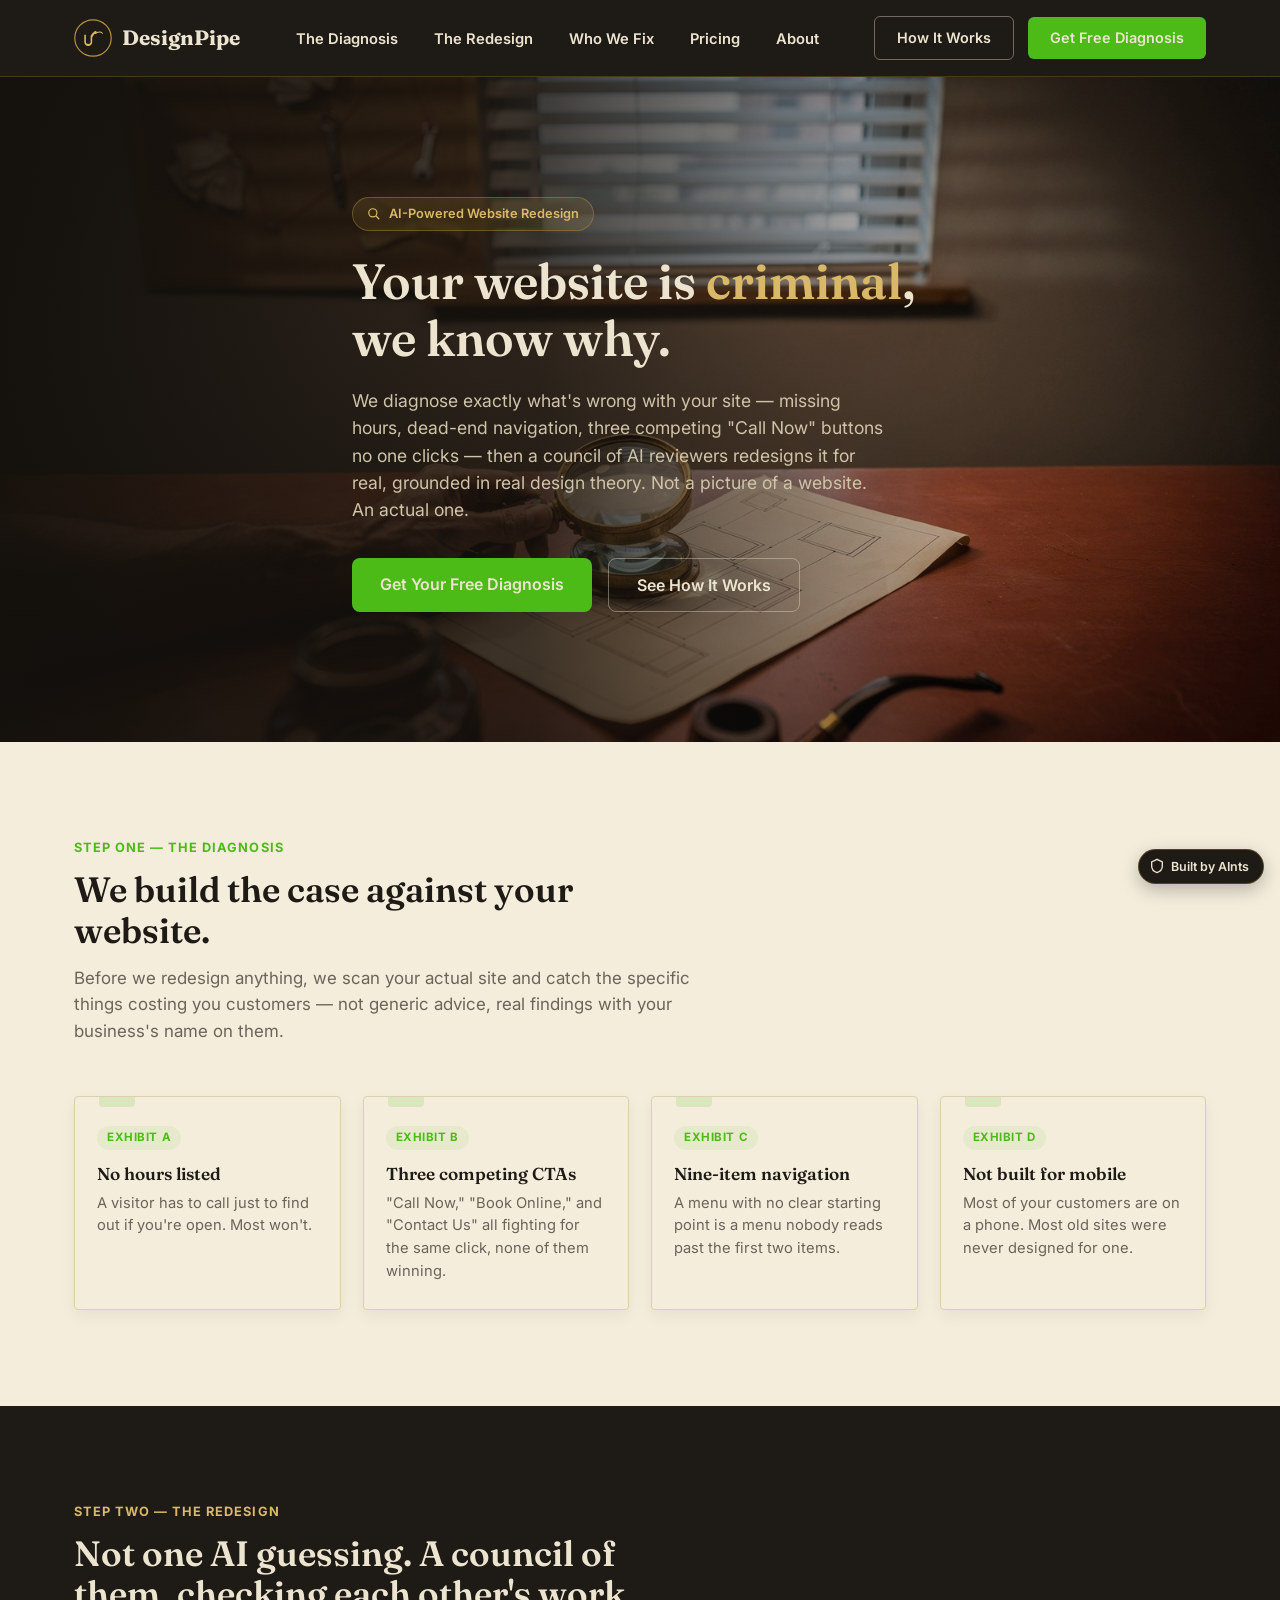
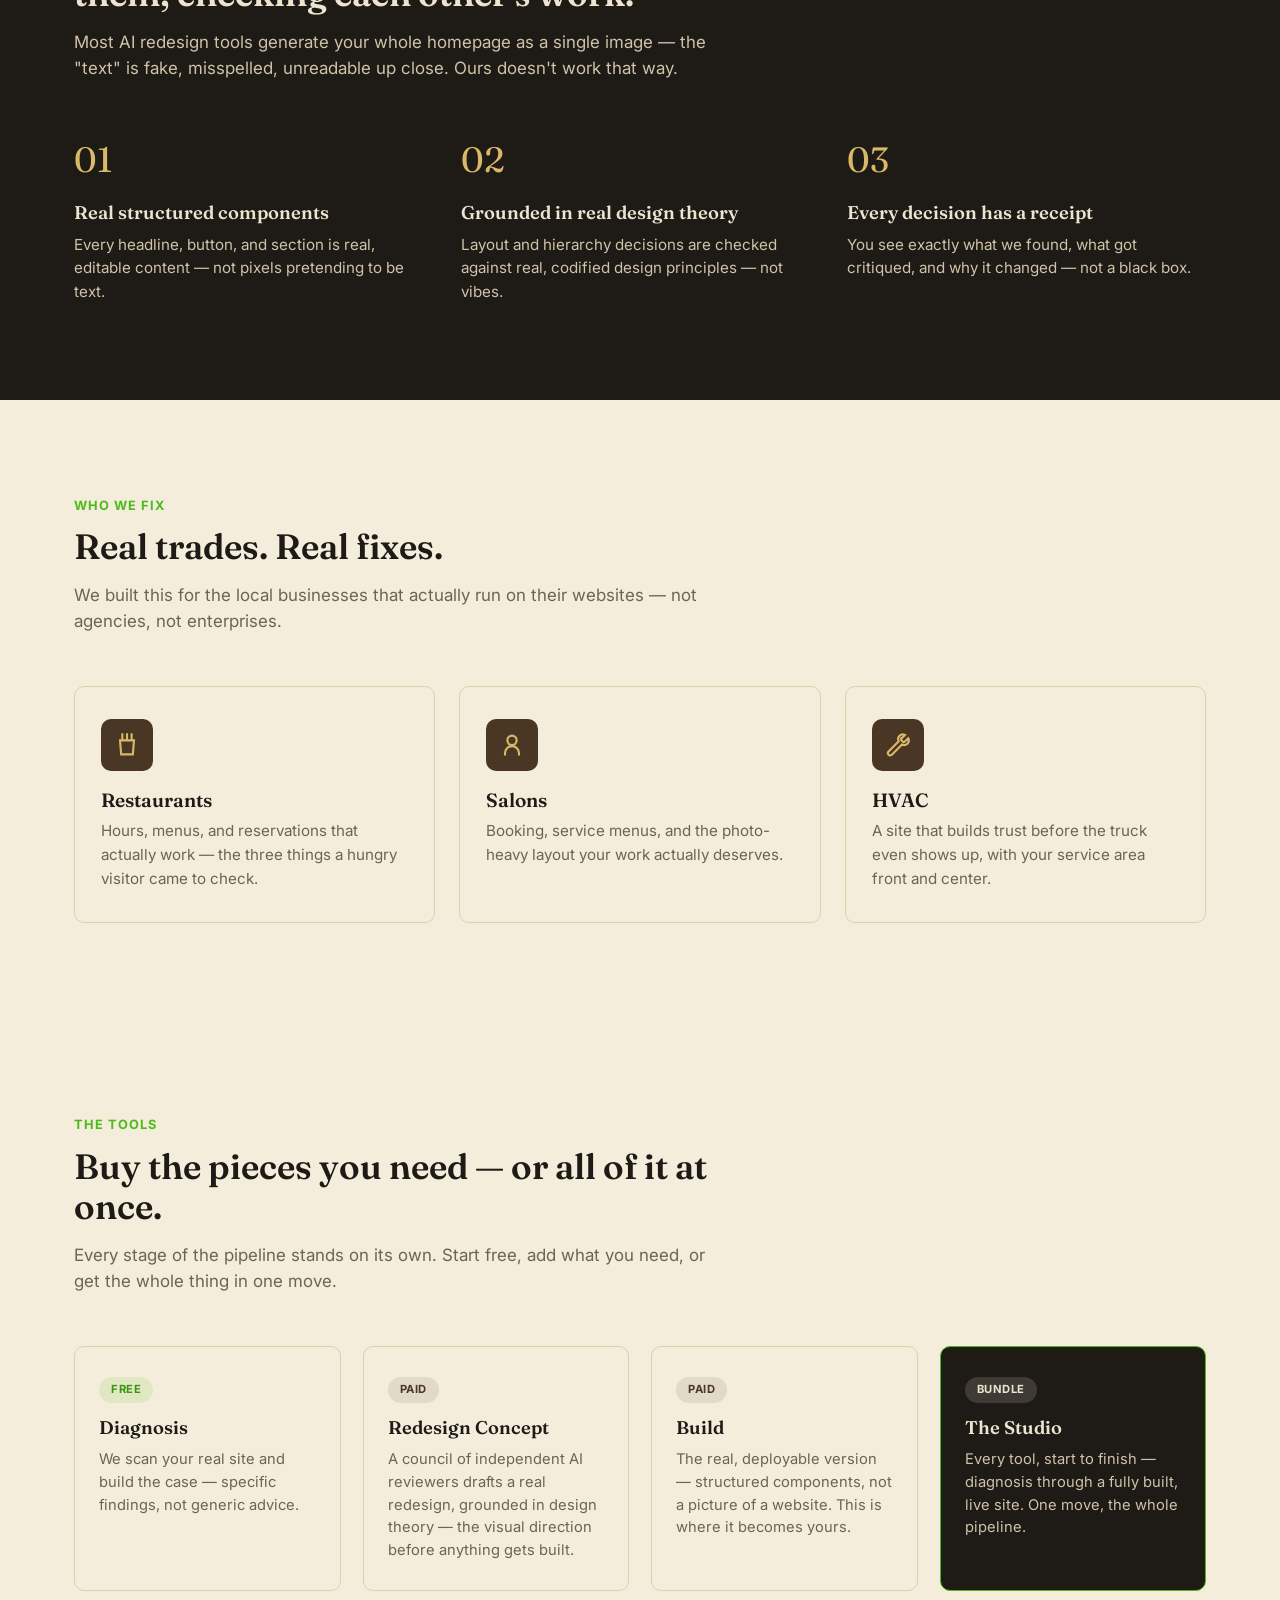
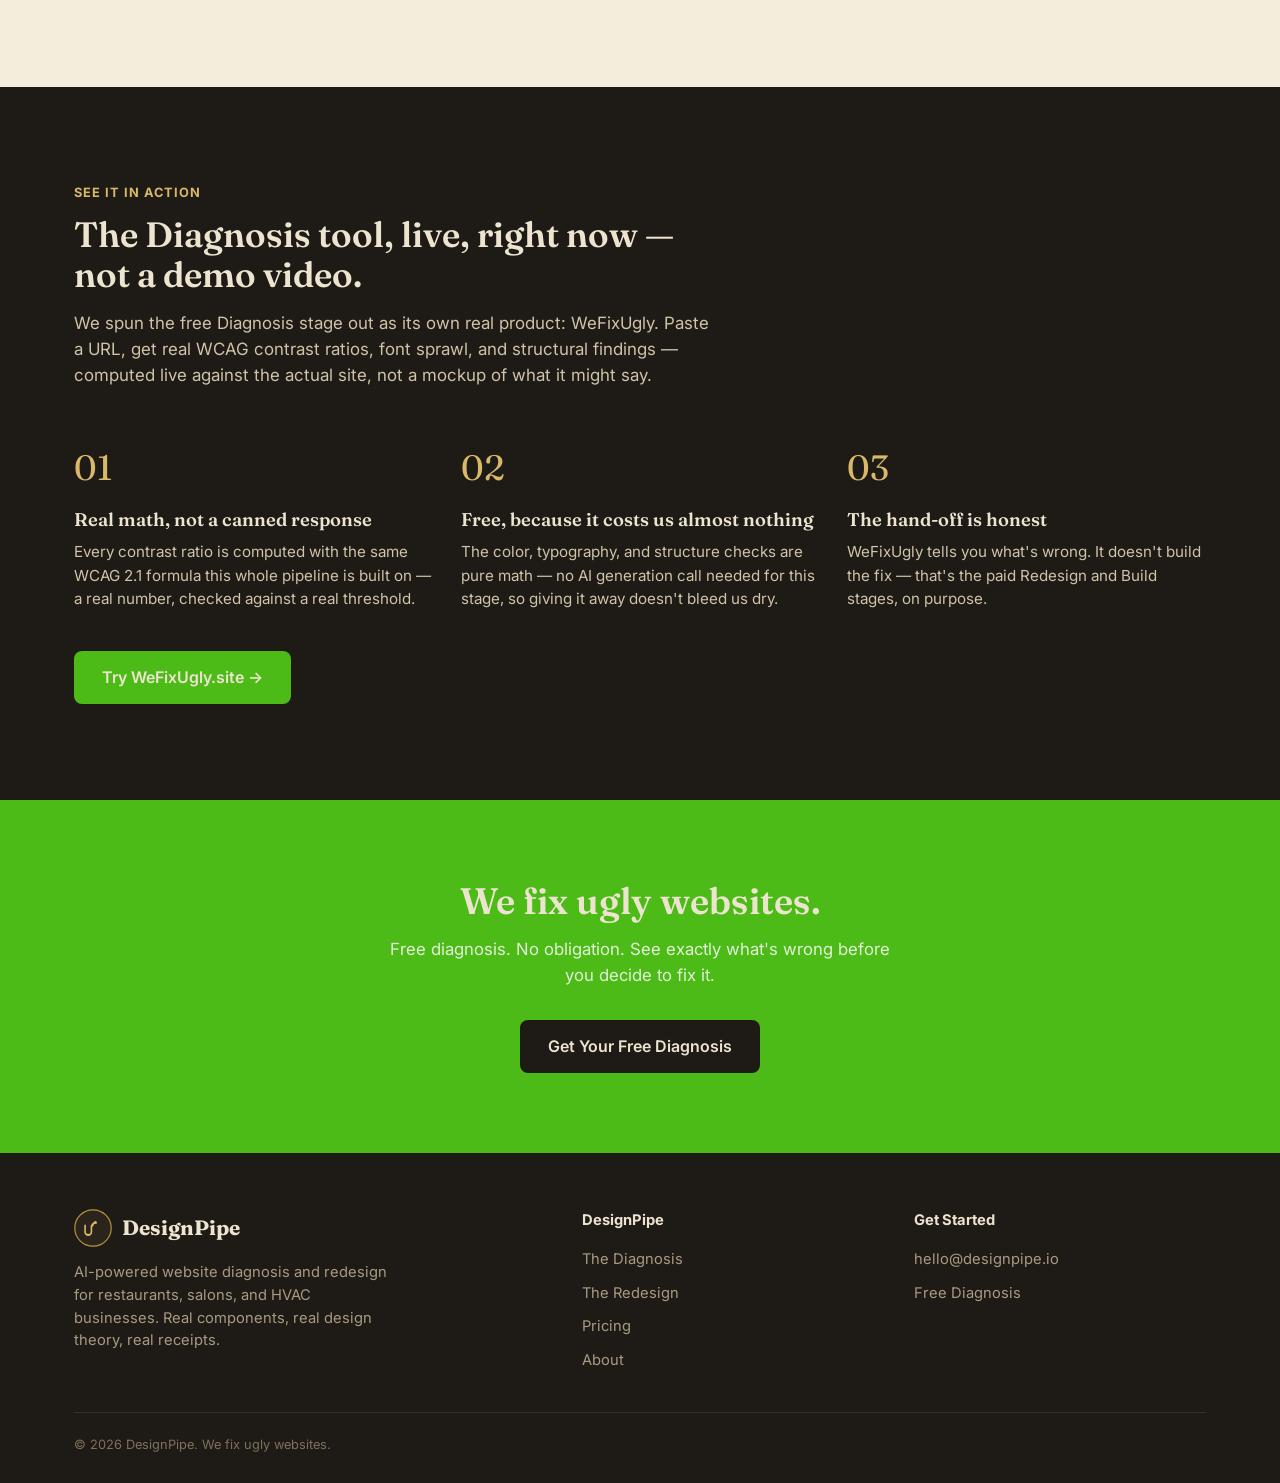
==== commit e339a7df: "Add "See It In Action" section featuring WeFixUgly as live proof Shows the pipeline actually working" ====
--- a/index.html
+++ b/index.html
@@ -158,9 +158,9 @@
         <p>We scan your real site and build the case — specific findings, not generic advice.</p>
       </div>
       <div class="tool-card">
-        <span class="tool-badge">Free</span>
+        <span class="tool-badge tool-badge-paid">Paid</span>
         <h3>Redesign Concept</h3>
-        <p>A council of independent AI reviewers drafts a real redesign, grounded in design theory. See it before you pay for anything.</p>
+        <p>A council of independent AI reviewers drafts a real redesign, grounded in design theory — the visual direction before anything gets built.</p>
       </div>
       <div class="tool-card">
         <span class="tool-badge tool-badge-paid">Paid</span>
@@ -172,6 +172,36 @@
         <h3>The Studio</h3>
         <p>Every tool, start to finish — diagnosis through a fully built, live site. One move, the whole pipeline.</p>
       </div>
+    </div>
+  </div>
+</section>
+
+<section class="section section-dark" id="action">
+  <div class="wrap">
+    <div class="section-head">
+      <span class="eyebrow">See It In Action</span>
+      <h2>The Diagnosis tool, live, right now — not a demo video.</h2>
+      <p>We spun the free Diagnosis stage out as its own real product: WeFixUgly. Paste a URL, get real WCAG contrast ratios, font sprawl, and structural findings — computed live against the actual site, not a mockup of what it might say.</p>
+    </div>
+    <div class="diff-grid">
+      <div class="diff-card">
+        <div class="diff-num">01</div>
+        <h3>Real math, not a canned response</h3>
+        <p>Every contrast ratio is computed with the same WCAG 2.1 formula this whole pipeline is built on — a real number, checked against a real threshold.</p>
+      </div>
+      <div class="diff-card">
+        <div class="diff-num">02</div>
+        <h3>Free, because it costs us almost nothing</h3>
+        <p>The color, typography, and structure checks are pure math — no AI generation call needed for this stage, so giving it away doesn't bleed us dry.</p>
+      </div>
+      <div class="diff-card">
+        <div class="diff-num">03</div>
+        <h3>The hand-off is honest</h3>
+        <p>WeFixUgly tells you what's wrong. It doesn't build the fix — that's the paid Redesign and Build stages, on purpose.</p>
+      </div>
+    </div>
+    <div class="hero-ctas" style="margin-top:40px">
+      <a href="https://wefixugly.site" target="_blank" rel="noopener" class="btn btn-primary btn-lg">Try WeFixUgly.site →</a>
     </div>
   </div>
 </section>
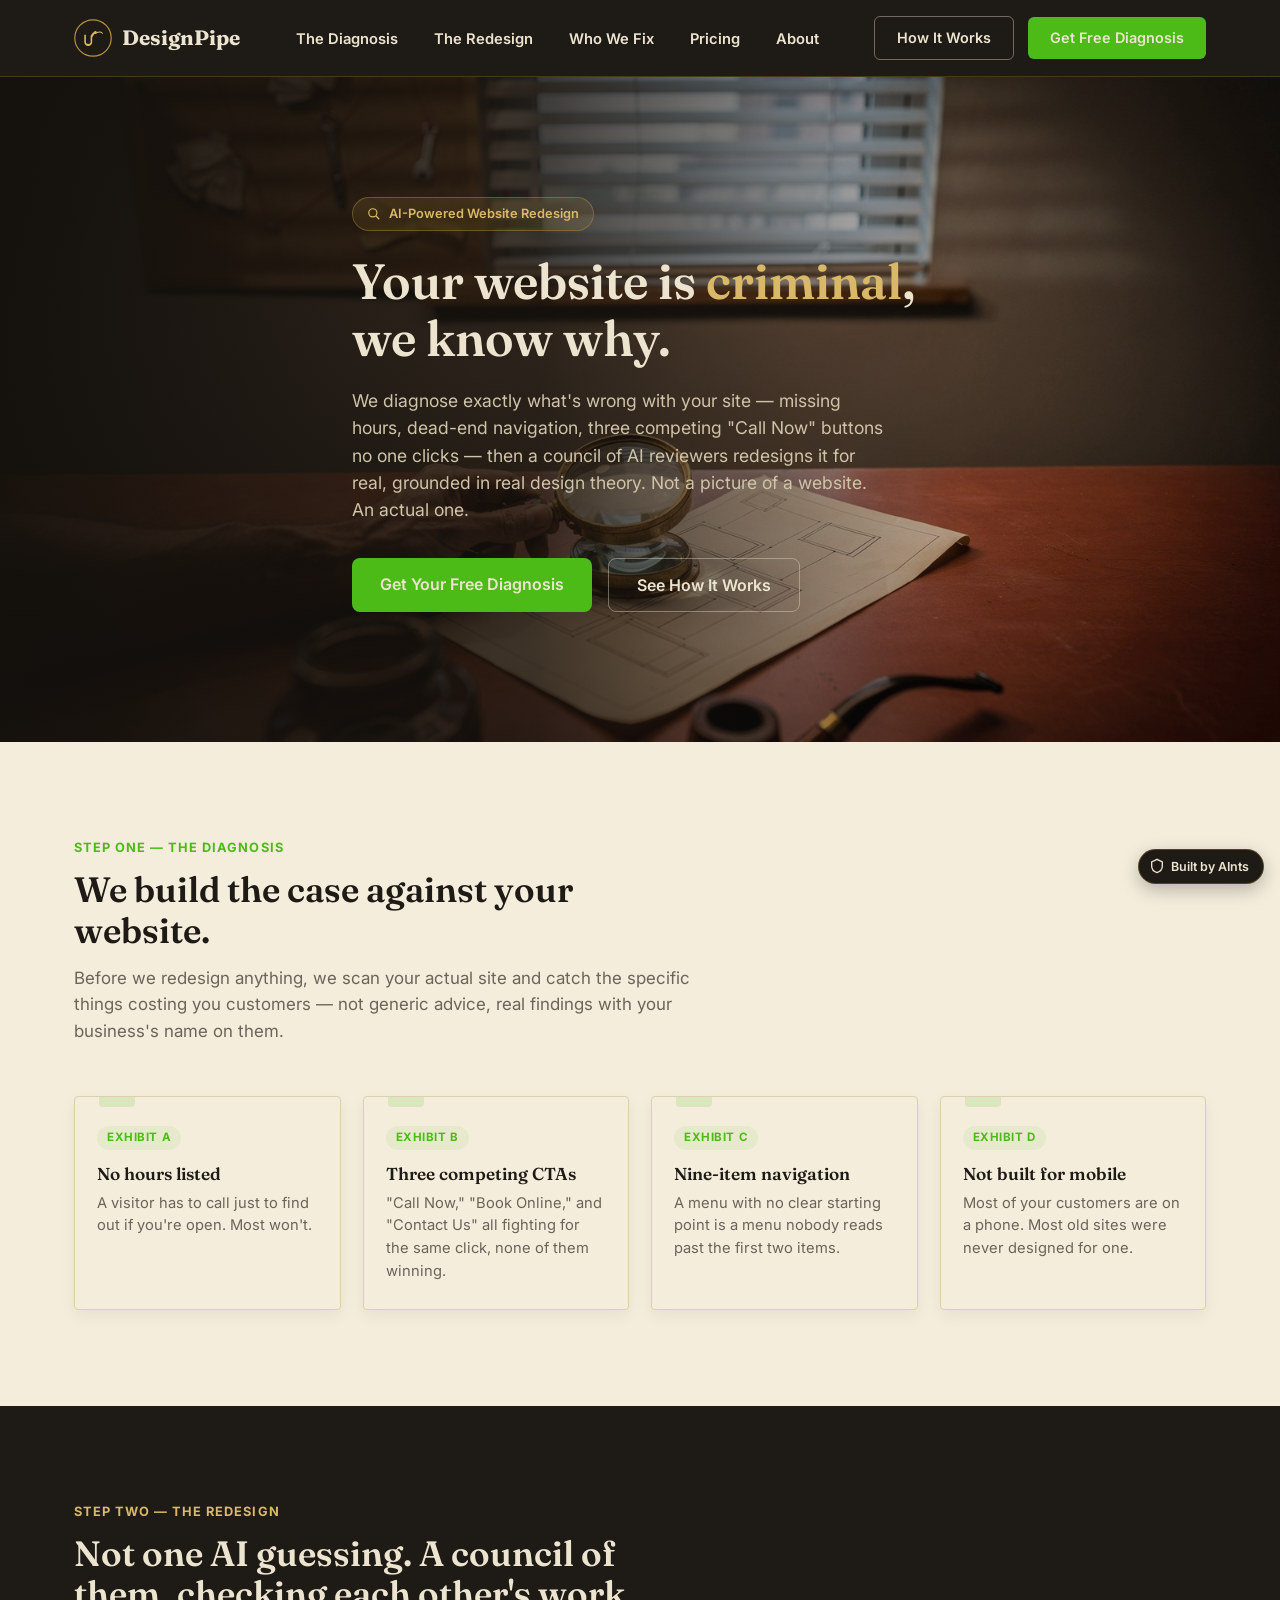
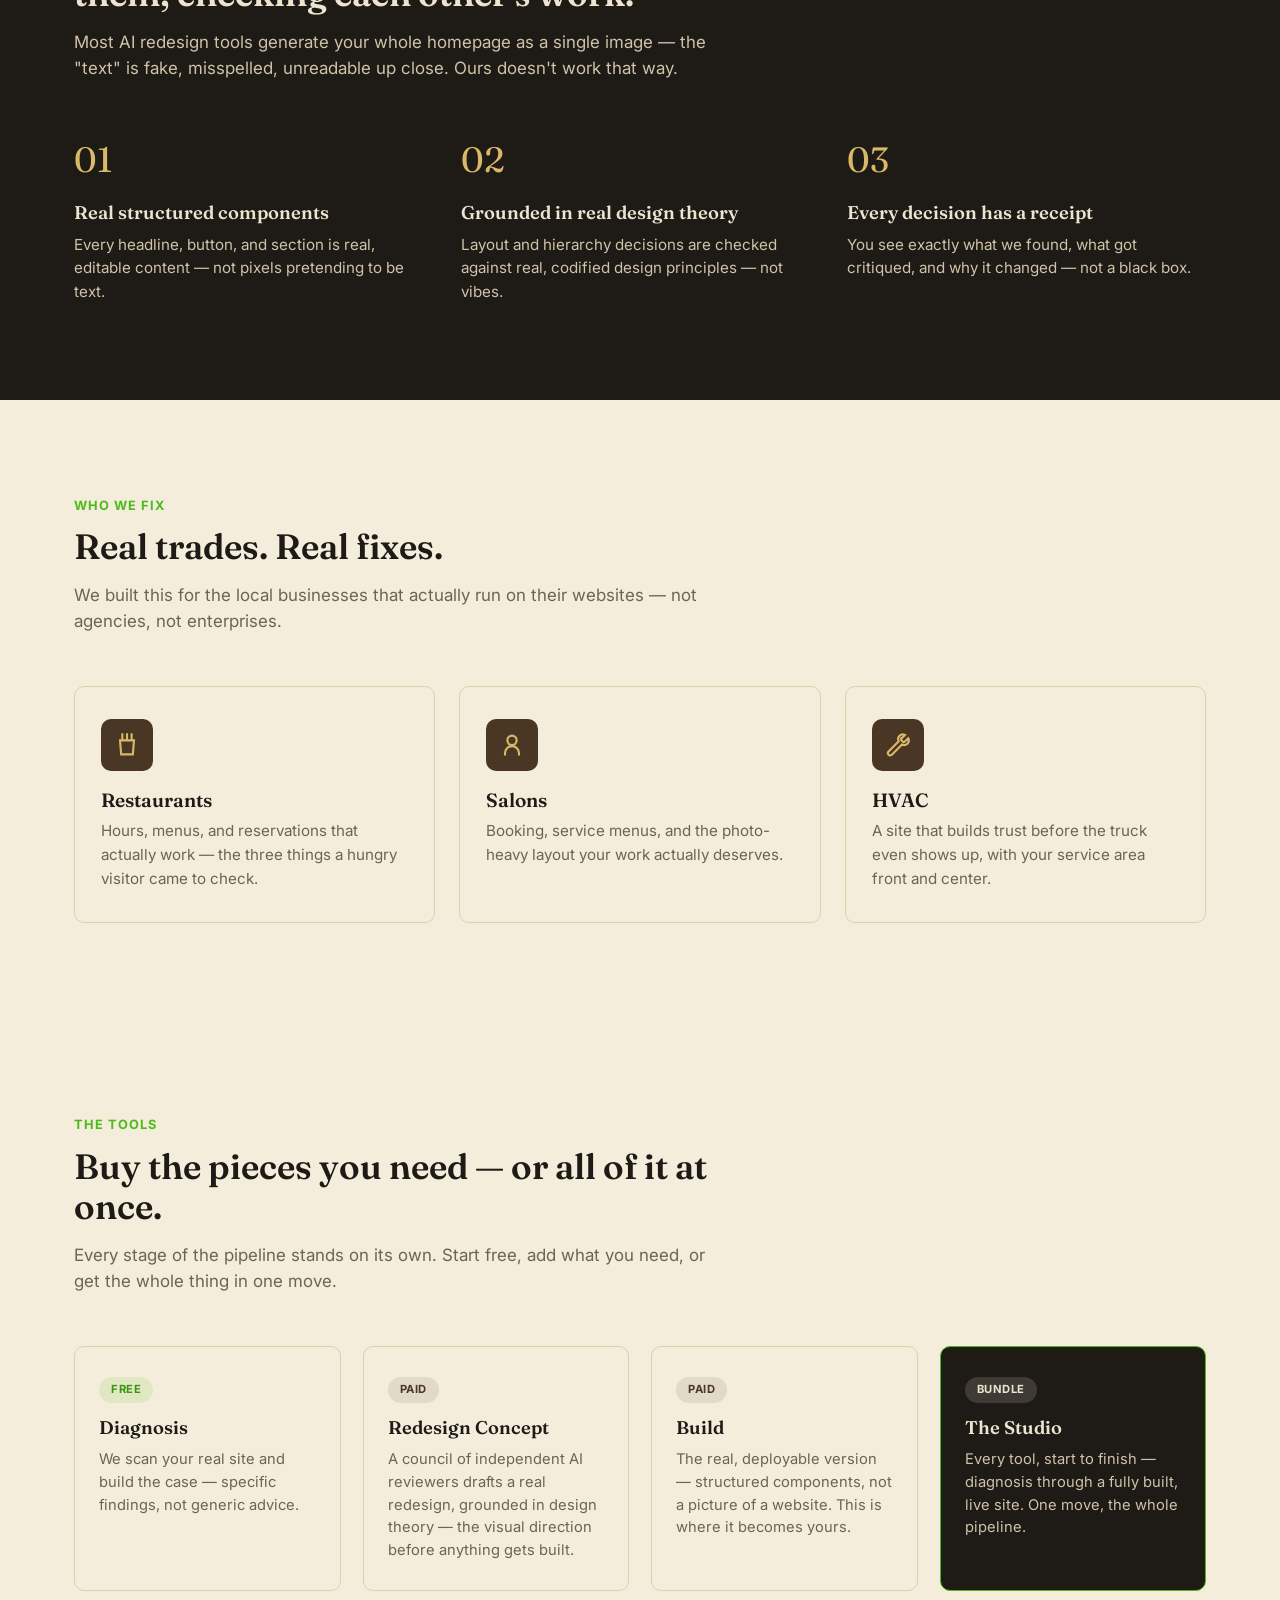
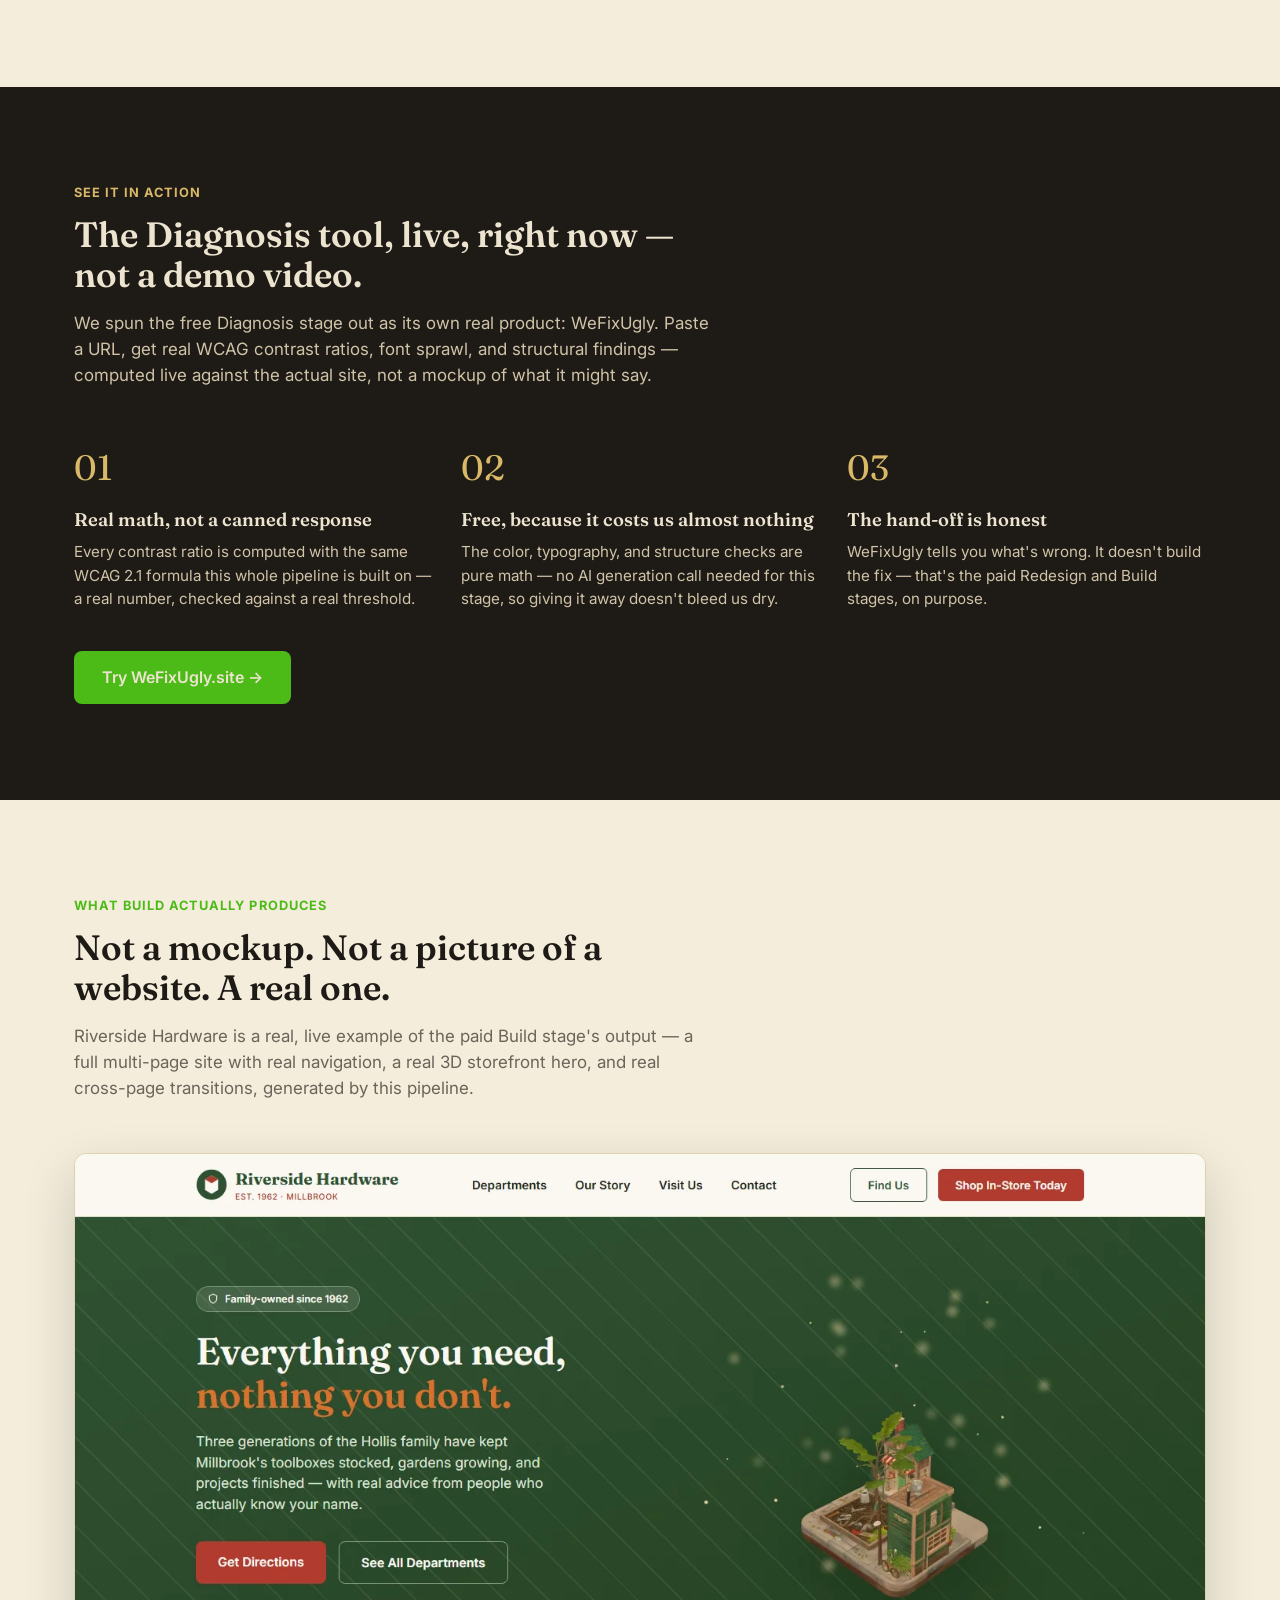
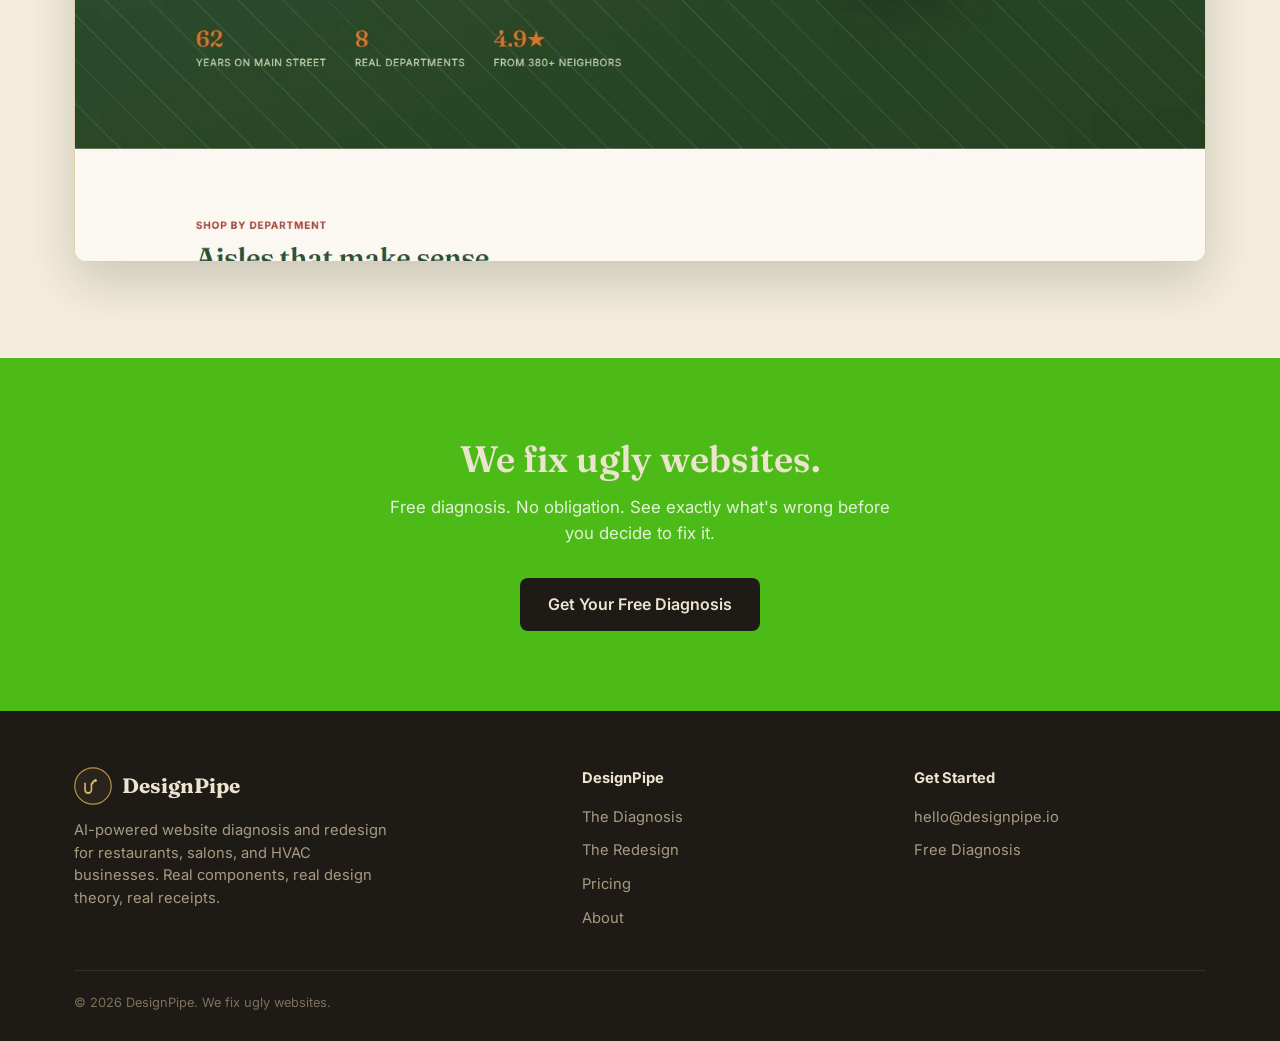
==== commit b1e7af58: "Add Riverside Hardware as the real Build-stage output showcase Mounted the full 11-page real demo (r" ====
--- a/index.html
+++ b/index.html
@@ -206,6 +206,22 @@
   </div>
 </section>
 
+<section class="section" id="output">
+  <div class="wrap">
+    <div class="section-head">
+      <span class="eyebrow">What Build Actually Produces</span>
+      <h2>Not a mockup. Not a picture of a website. A real one.</h2>
+      <p>Riverside Hardware is a real, live example of the paid Build stage's output — a full multi-page site with real navigation, a real 3D storefront hero, and real cross-page transitions, generated by this pipeline.</p>
+    </div>
+    <div class="output-preview">
+      <a href="demo/riverside-hardware/" target="_blank" rel="noopener" class="output-preview-link">
+        <img src="riverside-preview.webp" alt="Riverside Hardware, a real multi-page demo site built by DesignPipe's pipeline, showing a 3D isometric storefront hero." loading="lazy">
+        <span class="output-preview-overlay">View the Live Demo →</span>
+      </a>
+    </div>
+  </div>
+</section>
+
 <section class="cta-band" id="cta">
   <div class="wrap">
     <h2>We fix ugly websites.</h2>
--- a/styles.css
+++ b/styles.css
@@ -124,6 +124,14 @@
 .tool-card-bundle h3{color:var(--cream-text);}
 .tool-card-bundle p{color:#cfc3a8;}
 
+/* Live output preview — the real Build-stage demo */
+.output-preview{border-radius:12px;overflow:hidden;box-shadow:0 20px 50px rgba(30,26,22,0.18);border:1px solid #ddd0ab;}
+.output-preview-link{position:relative;display:block;}
+.output-preview-link img{display:block;width:100%;transition:transform .3s ease;}
+.output-preview-link:hover img{transform:scale(1.02);}
+.output-preview-overlay{position:absolute;inset:0;display:flex;align-items:center;justify-content:center;background:rgba(20,17,13,0.55);color:var(--cream-text);font-weight:700;font-size:1.15rem;opacity:0;transition:opacity .2s ease;}
+.output-preview-link:hover .output-preview-overlay{opacity:1;}
+
 /* CTA band */
 .cta-band{background:var(--evidence);color:var(--cream-text);padding:80px 0;text-align:center;}
 .cta-band h2{font-size:2.3rem;margin-bottom:14px;}
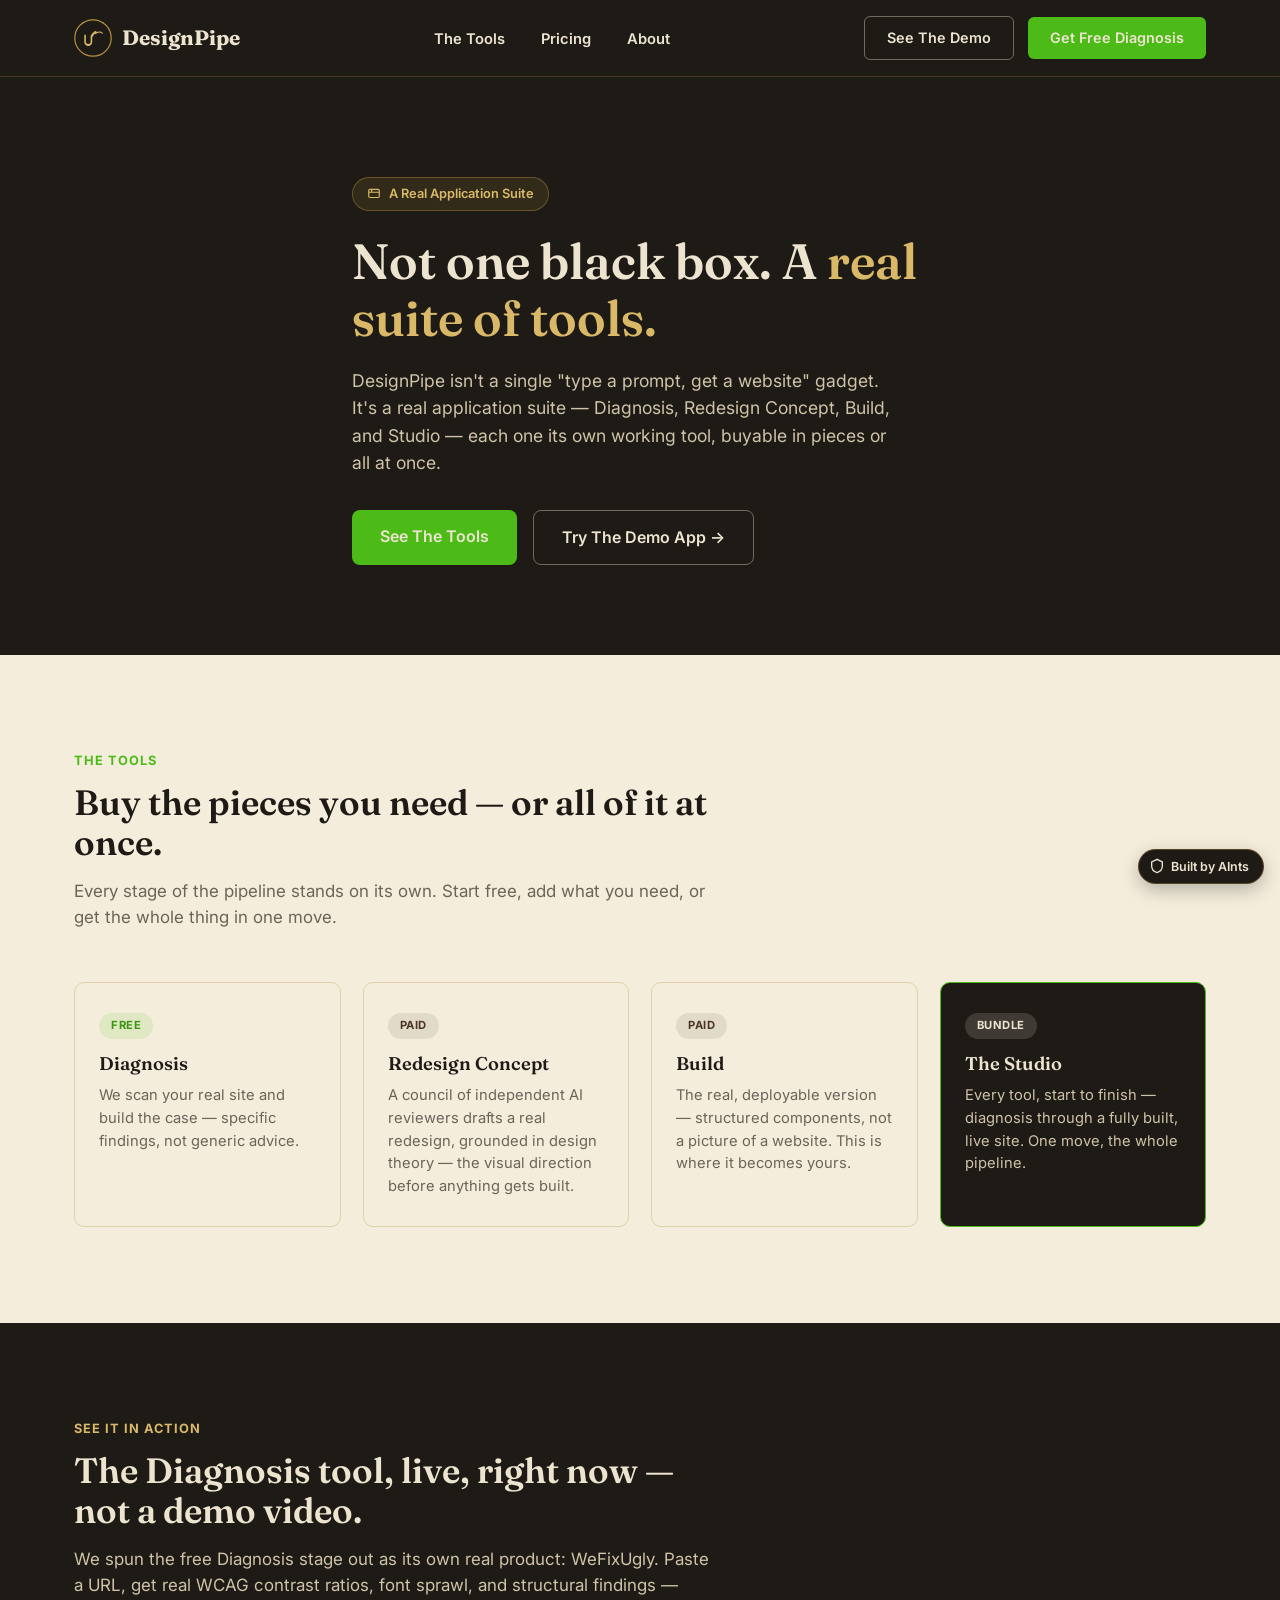
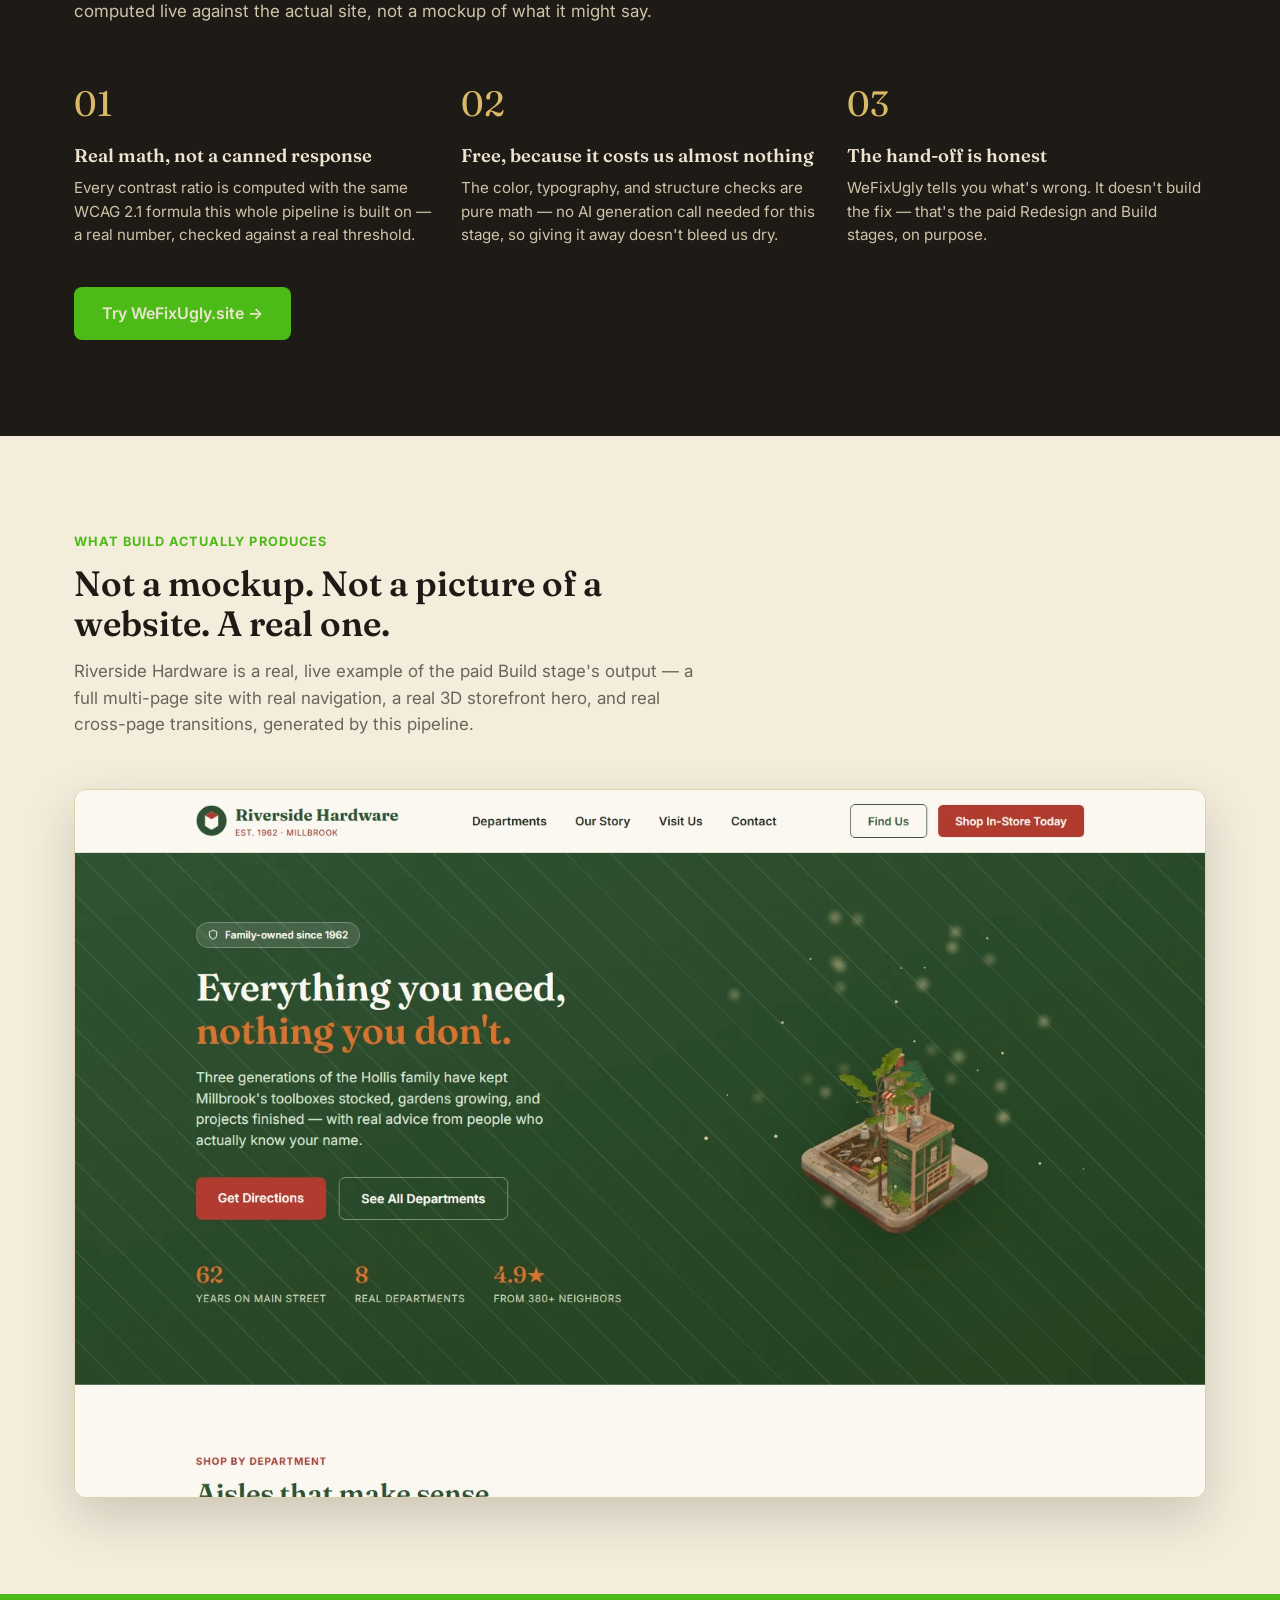
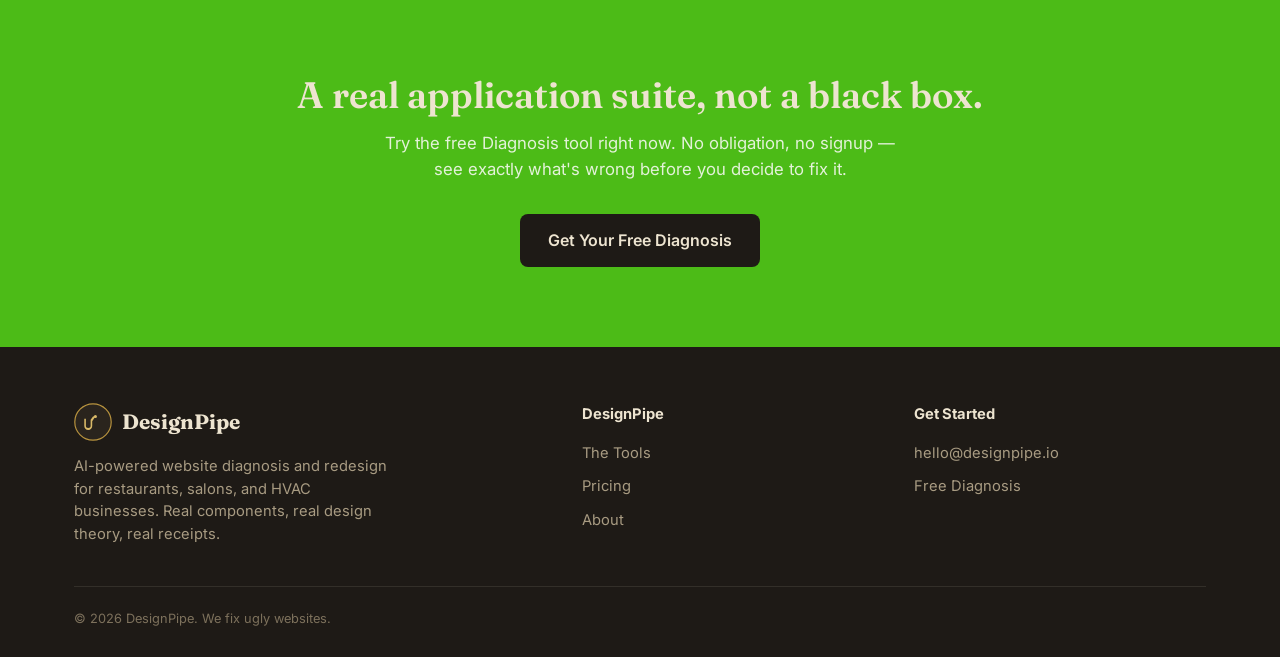
==== commit d98c498f: "Reposition as the application suite — remove the detective-pitch sections Diagnosis/Redesign/Who We " ====
--- a/index.html
+++ b/index.html
@@ -3,8 +3,8 @@
 <head>
 <meta charset="UTF-8">
 <meta name="viewport" content="width=device-width, initial-scale=1.0">
-<title>DesignPipe — Your website is criminal, we know why.</title>
-<meta name="description" content="We diagnose exactly what's wrong with your website, then a council of AI reviewers redesigns it for real — grounded in real design theory, built from real structured components. Not a picture of a website. An actual one.">
+<title>DesignPipe — the application suite behind real website redesigns.</title>
+<meta name="description" content="DesignPipe is a real suite of tools — Diagnosis, Redesign Concept, Build, and Studio — not one giant black box. Use what you need, buy the pieces you need, or run the whole pipeline at once.">
 <link rel="preconnect" href="https://fonts.googleapis.com">
 <link href="https://fonts.googleapis.com/css2?family=Fraunces:opsz,wght@9..144,500;9..144,600;9..144,700&family=Inter:wght@400;500;600;700&display=swap" rel="stylesheet">
 <link rel="stylesheet" href="styles.css">
@@ -26,120 +26,30 @@
     </a>
     <nav>
       <ul>
-        <li><a href="#diagnosis">The Diagnosis</a></li>
-        <li><a href="#redesign">The Redesign</a></li>
-        <li><a href="#verticals">Who We Fix</a></li>
+        <li><a href="#how">The Tools</a></li>
         <li><a href="pricing.html">Pricing</a></li>
         <li><a href="about.html">About</a></li>
       </ul>
     </nav>
     <div class="nav-actions">
-      <a href="#cta" class="btn btn-outline">How It Works</a>
-      <a href="#cta" class="btn btn-primary"><span class="label-full">Get Free Diagnosis</span><span class="label-short">Try Us</span></a>
+      <a href="https://wefixugly.site" target="_blank" rel="noopener" class="btn btn-outline">See The Demo</a>
+      <a href="https://wefixugly.site" target="_blank" rel="noopener" class="btn btn-primary"><span class="label-full">Get Free Diagnosis</span><span class="label-short">Try Us</span></a>
       <button class="hamburger" aria-label="menu"><span></span><span></span><span></span></button>
     </div>
   </div>
 </header>
 
 <section class="hero">
-  <img class="hero-bg" src="hero-desktop.jpg" alt="A magnifying glass held over a blueprint-style wireframe layout on a wooden desk, warm desk-lamp light, pipe smoke curling in the background.">
-  <div class="hero-scrim"></div>
-  <div class="wrap hero-inner">
+  <div class="wrap hero-inner" style="padding-top:100px;padding-bottom:90px;">
     <span class="hero-badge">
-      <svg width="14" height="14" viewBox="0 0 24 24" fill="none" stroke="currentColor" stroke-width="2"><circle cx="10" cy="10" r="7"/><path d="M21 21l-6-6"/></svg>
-      AI-Powered Website Redesign
+      <svg width="14" height="14" viewBox="0 0 24 24" fill="none" stroke="currentColor" stroke-width="2"><rect x="3" y="4" width="18" height="14" rx="2"/><path d="M3 9h18M8 4v5"/></svg>
+      A Real Application Suite
     </span>
-    <h1>Your website is <span>criminal</span>, we know why.</h1>
-    <p>We diagnose exactly what's wrong with your site — missing hours, dead-end navigation, three competing "Call Now" buttons no one clicks — then a council of AI reviewers redesigns it for real, grounded in real design theory. Not a picture of a website. An actual one.</p>
+    <h1>Not one black box. A <span>real suite of tools.</span></h1>
+    <p>DesignPipe isn't a single "type a prompt, get a website" gadget. It's a real application suite — Diagnosis, Redesign Concept, Build, and Studio — each one its own working tool, buyable in pieces or all at once.</p>
     <div class="hero-ctas">
-      <a href="#cta" class="btn btn-primary btn-lg">Get Your Free Diagnosis</a>
-      <a href="#how" class="btn btn-outline btn-lg">See How It Works</a>
-    </div>
-  </div>
-</section>
-
-<section class="section" id="diagnosis">
-  <div class="wrap">
-    <div class="section-head">
-      <span class="eyebrow">Step One — The Diagnosis</span>
-      <h2>We build the case against your website.</h2>
-      <p>Before we redesign anything, we scan your actual site and catch the specific things costing you customers — not generic advice, real findings with your business's name on them.</p>
-    </div>
-    <div class="evidence-grid">
-      <div class="evidence-card">
-        <span class="evidence-tag">Exhibit A</span>
-        <h3>No hours listed</h3>
-        <p>A visitor has to call just to find out if you're open. Most won't.</p>
-      </div>
-      <div class="evidence-card">
-        <span class="evidence-tag">Exhibit B</span>
-        <h3>Three competing CTAs</h3>
-        <p>"Call Now," "Book Online," and "Contact Us" all fighting for the same click, none of them winning.</p>
-      </div>
-      <div class="evidence-card">
-        <span class="evidence-tag">Exhibit C</span>
-        <h3>Nine-item navigation</h3>
-        <p>A menu with no clear starting point is a menu nobody reads past the first two items.</p>
-      </div>
-      <div class="evidence-card">
-        <span class="evidence-tag">Exhibit D</span>
-        <h3>Not built for mobile</h3>
-        <p>Most of your customers are on a phone. Most old sites were never designed for one.</p>
-      </div>
-    </div>
-  </div>
-</section>
-
-<section class="section section-dark" id="redesign">
-  <div class="wrap">
-    <div class="section-head">
-      <span class="eyebrow">Step Two — The Redesign</span>
-      <h2>Not one AI guessing. A council of them, checking each other's work.</h2>
-      <p>Most AI redesign tools generate your whole homepage as a single image — the "text" is fake, misspelled, unreadable up close. Ours doesn't work that way.</p>
-    </div>
-    <div class="diff-grid">
-      <div class="diff-card">
-        <div class="diff-num">01</div>
-        <h3>Real structured components</h3>
-        <p>Every headline, button, and section is real, editable content — not pixels pretending to be text.</p>
-      </div>
-      <div class="diff-card">
-        <div class="diff-num">02</div>
-        <h3>Grounded in real design theory</h3>
-        <p>Layout and hierarchy decisions are checked against real, codified design principles — not vibes.</p>
-      </div>
-      <div class="diff-card">
-        <div class="diff-num">03</div>
-        <h3>Every decision has a receipt</h3>
-        <p>You see exactly what we found, what got critiqued, and why it changed — not a black box.</p>
-      </div>
-    </div>
-  </div>
-</section>
-
-<section class="section" id="verticals">
-  <div class="wrap">
-    <div class="section-head">
-      <span class="eyebrow">Who We Fix</span>
-      <h2>Real trades. Real fixes.</h2>
-      <p>We built this for the local businesses that actually run on their websites — not agencies, not enterprises.</p>
-    </div>
-    <div class="vertical-grid">
-      <div class="vertical-card">
-        <div class="vertical-icon"><svg viewBox="0 0 24 24" fill="none" stroke="currentColor" stroke-width="1.8"><path d="M8 2v6M12 2v6M16 2v6M6 8h12l-1 12H7L6 8z"/></svg></div>
-        <h3>Restaurants</h3>
-        <p>Hours, menus, and reservations that actually work — the three things a hungry visitor came to check.</p>
-      </div>
-      <div class="vertical-card">
-        <div class="vertical-icon"><svg viewBox="0 0 24 24" fill="none" stroke="currentColor" stroke-width="1.8"><circle cx="12" cy="8" r="4"/><path d="M6 21v-2a6 6 0 0112 0v2"/></svg></div>
-        <h3>Salons</h3>
-        <p>Booking, service menus, and the photo-heavy layout your work actually deserves.</p>
-      </div>
-      <div class="vertical-card">
-        <div class="vertical-icon"><svg viewBox="0 0 24 24" fill="none" stroke="currentColor" stroke-width="1.8"><path d="M14.7 6.3a1 1 0 000 1.4l1.6 1.6a1 1 0 001.4 0l3.1-3.1a4 4 0 01-5.4 5.4L6.5 20.5a2 2 0 01-2.8-2.8L12.6 8.8a4 4 0 015.4-5.4l-3.1 3.1z"/></svg></div>
-        <h3>HVAC</h3>
-        <p>A site that builds trust before the truck even shows up, with your service area front and center.</p>
-      </div>
+      <a href="#how" class="btn btn-primary btn-lg">See The Tools</a>
+      <a href="https://wefixugly.site" target="_blank" rel="noopener" class="btn btn-outline btn-lg">Try The Demo App →</a>
     </div>
   </div>
 </section>
@@ -224,9 +134,9 @@
 
 <section class="cta-band" id="cta">
   <div class="wrap">
-    <h2>We fix ugly websites.</h2>
-    <p>Free diagnosis. No obligation. See exactly what's wrong before you decide to fix it.</p>
-    <a href="mailto:hello@designpipe.io" class="btn btn-primary btn-lg">Get Your Free Diagnosis</a>
+    <h2>A real application suite, not a black box.</h2>
+    <p>Try the free Diagnosis tool right now. No obligation, no signup — see exactly what's wrong before you decide to fix it.</p>
+    <a href="https://wefixugly.site" target="_blank" rel="noopener" class="btn btn-primary btn-lg">Get Your Free Diagnosis</a>
   </div>
 </section>
 
@@ -249,8 +159,7 @@
       <div class="footer-col">
         <h4>DesignPipe</h4>
         <ul>
-          <li><a href="#diagnosis">The Diagnosis</a></li>
-          <li><a href="#redesign">The Redesign</a></li>
+          <li><a href="#how">The Tools</a></li>
           <li><a href="pricing.html">Pricing</a></li>
           <li><a href="about.html">About</a></li>
         </ul>
@@ -259,7 +168,7 @@
         <h4>Get Started</h4>
         <ul>
           <li><a href="mailto:hello@designpipe.io">hello@designpipe.io</a></li>
-          <li><a href="#cta">Free Diagnosis</a></li>
+          <li><a href="https://wefixugly.site" target="_blank" rel="noopener">Free Diagnosis</a></li>
         </ul>
       </div>
     </div>
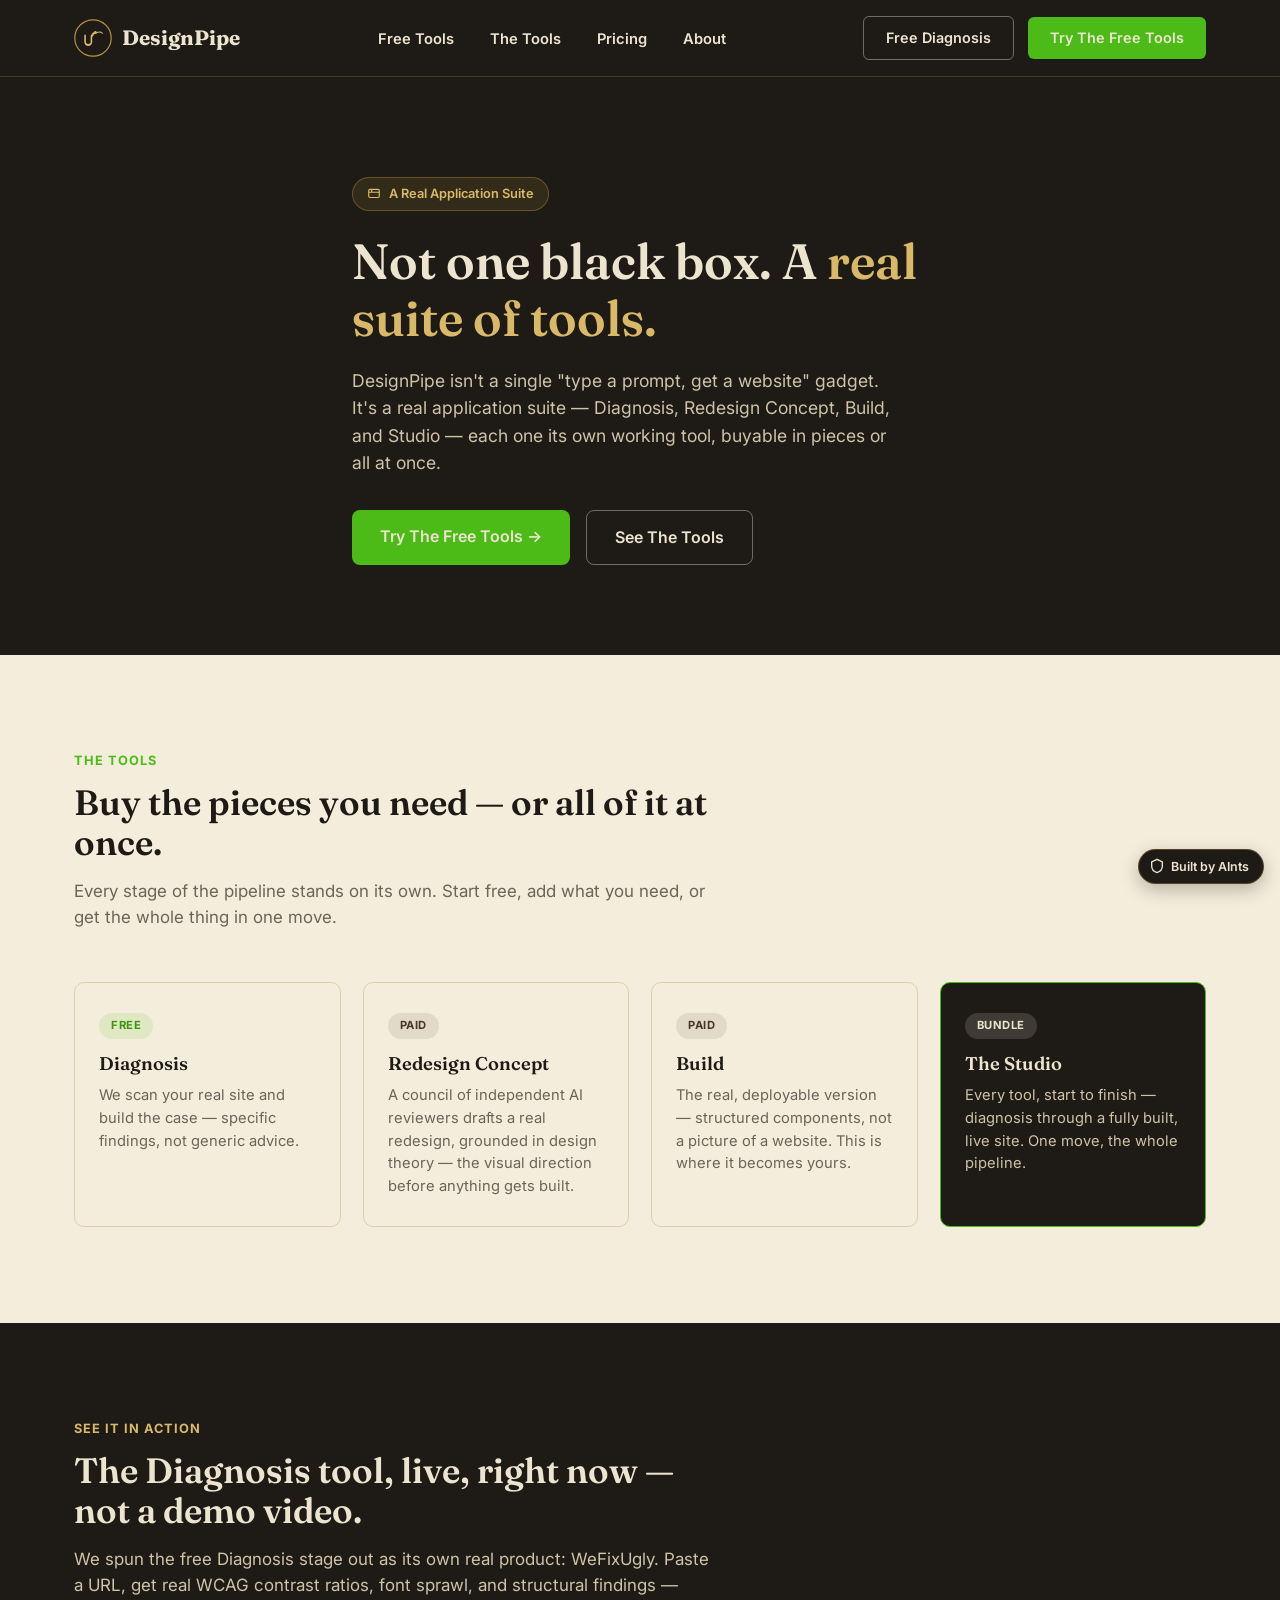
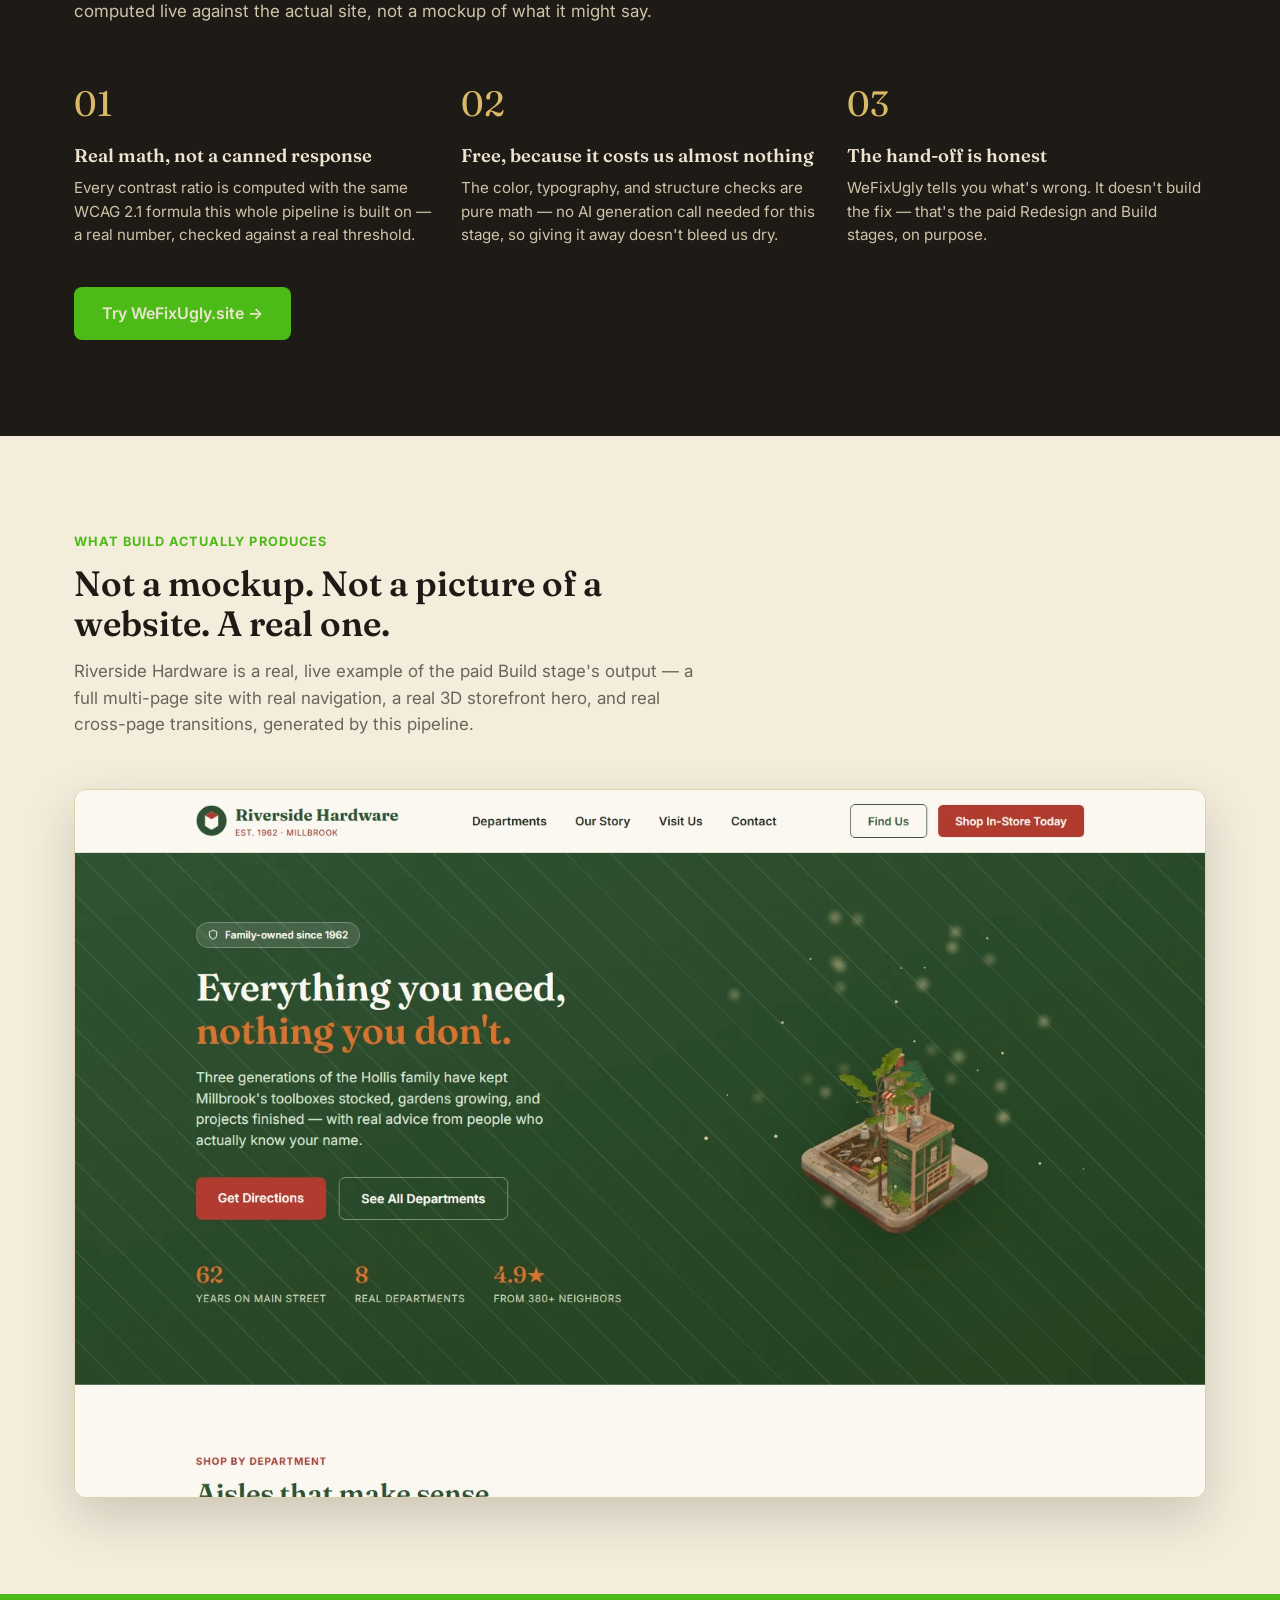
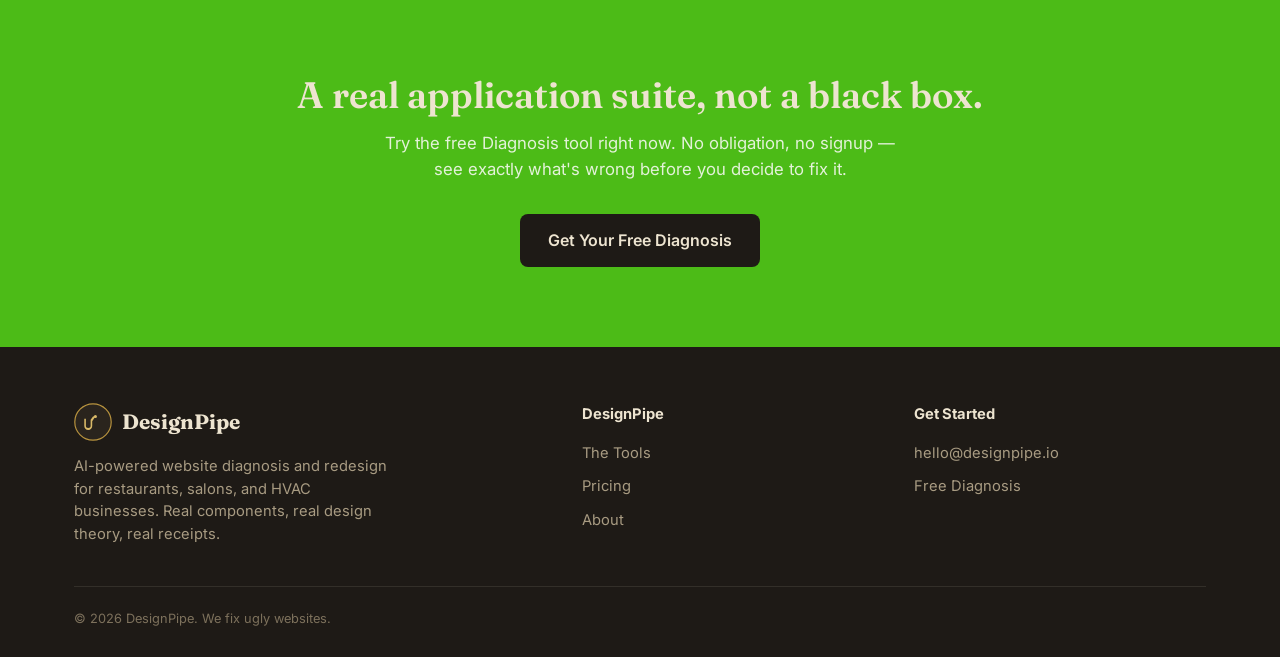
==== commit 08c27693: "Add free brand system generator (color/typography/grid), point primary CTAs at it DesignPipe's own s" ====
--- a/index.html
+++ b/index.html
@@ -26,14 +26,15 @@
     </a>
     <nav>
       <ul>
+        <li><a href="tools.html">Free Tools</a></li>
         <li><a href="#how">The Tools</a></li>
         <li><a href="pricing.html">Pricing</a></li>
         <li><a href="about.html">About</a></li>
       </ul>
     </nav>
     <div class="nav-actions">
-      <a href="https://wefixugly.site" target="_blank" rel="noopener" class="btn btn-outline">See The Demo</a>
-      <a href="https://wefixugly.site" target="_blank" rel="noopener" class="btn btn-primary"><span class="label-full">Get Free Diagnosis</span><span class="label-short">Try Us</span></a>
+      <a href="https://wefixugly.site" target="_blank" rel="noopener" class="btn btn-outline">Free Diagnosis</a>
+      <a href="tools.html" class="btn btn-primary"><span class="label-full">Try The Free Tools</span><span class="label-short">Free Tools</span></a>
       <button class="hamburger" aria-label="menu"><span></span><span></span><span></span></button>
     </div>
   </div>
@@ -48,8 +49,8 @@
     <h1>Not one black box. A <span>real suite of tools.</span></h1>
     <p>DesignPipe isn't a single "type a prompt, get a website" gadget. It's a real application suite — Diagnosis, Redesign Concept, Build, and Studio — each one its own working tool, buyable in pieces or all at once.</p>
     <div class="hero-ctas">
-      <a href="#how" class="btn btn-primary btn-lg">See The Tools</a>
-      <a href="https://wefixugly.site" target="_blank" rel="noopener" class="btn btn-outline btn-lg">Try The Demo App →</a>
+      <a href="tools.html" class="btn btn-primary btn-lg">Try The Free Tools →</a>
+      <a href="#how" class="btn btn-outline btn-lg">See The Tools</a>
     </div>
   </div>
 </section>
